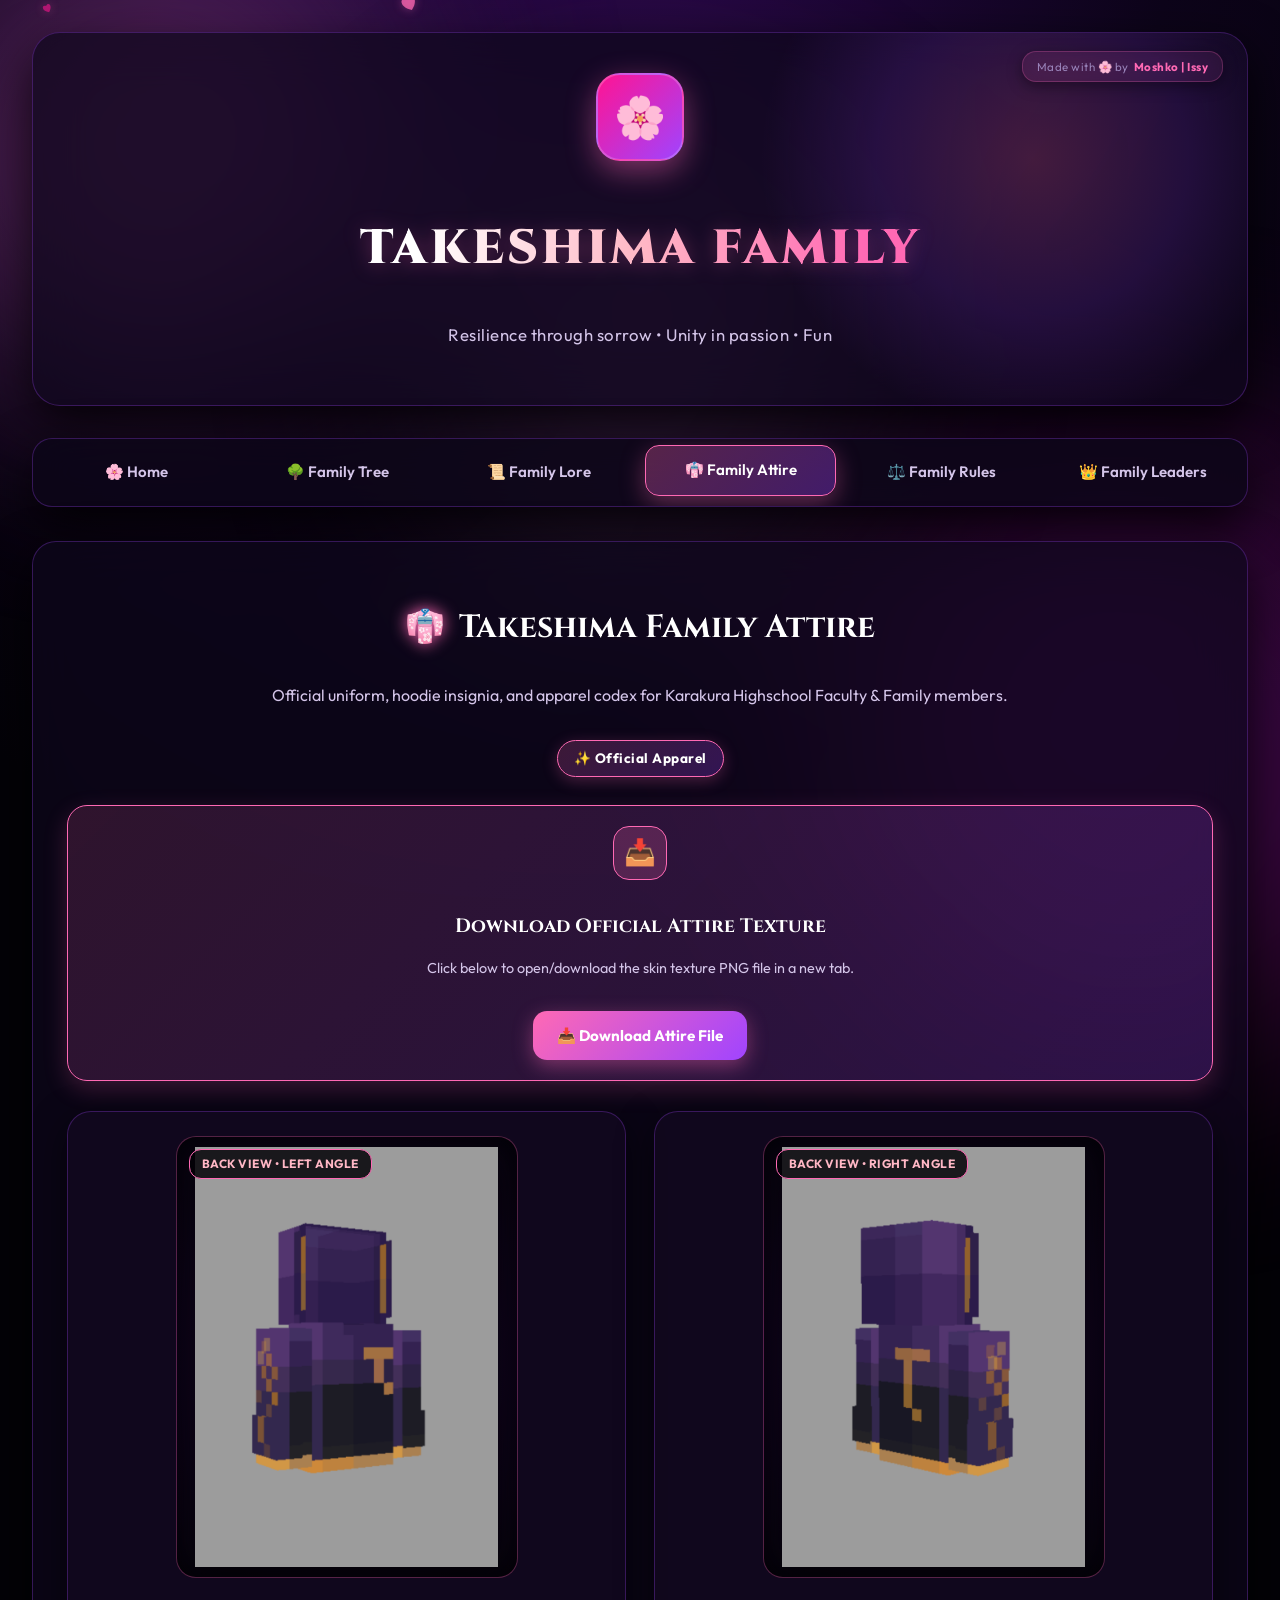
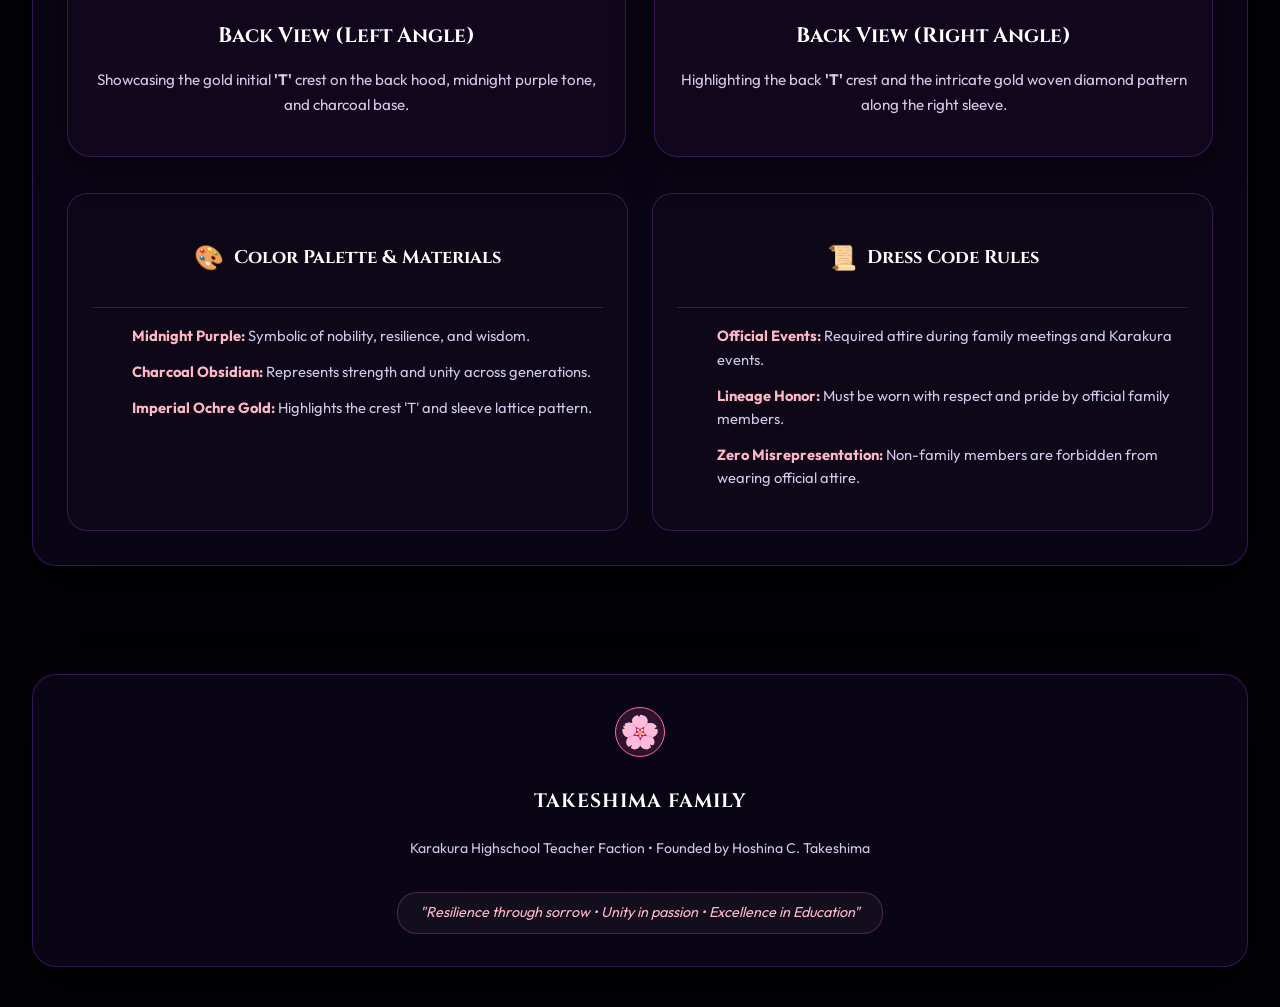
==== attire.html @ 3b1ae37b "0" ====
<!DOCTYPE html>
<html lang="en">

<head>
  <meta charset="UTF-8">
  <meta name="viewport" content="width=device-width, initial-scale=1.0">
  <title>Takeshima Family Attire | Official Uniform Codex</title>
  <meta name="description" content="Official Takeshima Family Hoodie, attire views, and skin texture download.">
  <link rel="stylesheet" href="styles.css">
</head>

<body>

  <!-- Ambient Glowing Background Orbs -->
  <div class="bg-glow-orb orb-1"></div>
  <div class="bg-glow-orb orb-2"></div>
  <div class="bg-glow-orb orb-3"></div>

  <!-- Floating Pink Sakura Petals Canvas -->
  <canvas id="particles-canvas"></canvas>

  <div class="app-container">

    <!-- Site Header Banner -->
    <header class="site-header">
      <div class="header-glow-bg"></div>
      <div class="top-corner-credits">
        Made with 🌸 by <strong>Moshko | Issy</strong>
      </div>

      <div class="header-main">
        <div class="family-crest">🌸</div>
        <div class="header-titles">
          <h1>TAKESHIMA FAMILY</h1>
          <p>Resilience through sorrow • Unity in passion • Fun</p>
        </div>
      </div>
    </header>

    <!-- Navigation Bar -->
    <nav class="main-nav">
      <a href="index.html" class="nav-btn">🌸 Home</a>
      <a href="tree.html" class="nav-btn">🌳 Family Tree</a>
      <a href="lore.html" class="nav-btn">📜 Family Lore</a>
      <a href="attire.html" class="nav-btn active">👘 Family Attire</a>
      <a href="rules.html" class="nav-btn">⚖️ Family Rules</a>
      <a href="roster.html" class="nav-btn">👑 Family Leaders</a>
    </nav>

    <!-- MAIN PAGE CONTENT: FAMILY ATTIRE -->
    <main class="page-content">
      <div class="glass-card">
        <div class="section-header">
          <div>
            <h2 class="section-title"><span class="icon">👘</span> Takeshima Family Attire</h2>
            <p style="color: var(--text-muted); margin-top: 4px;">Official uniform, hoodie insignia, and apparel codex for Karakura Highschool Faculty & Family members.</p>
          </div>
          <span class="attire-official-badge">✨ Official Apparel</span>
        </div>

        <!-- Download Banner Card -->
        <div class="attire-download-banner">
          <div class="download-banner-left">
            <div class="download-icon-box">📥</div>
            <div>
              <h3 class="download-banner-title">Download Official Attire Texture</h3>
              <p class="download-banner-desc">Click below to open/download the skin texture PNG file in a new tab.</p>
            </div>
          </div>
          <a href="assets/takeshima_attire_skin.png" target="_blank" rel="noopener noreferrer" download="Takeshima_Family_Attire_Skin.png" class="btn-primary" style="text-decoration: none; font-size: 0.95rem; padding: 12px 24px; white-space: nowrap;">
            <span>📥 Download Attire File</span>
          </a>
        </div>

        <!-- Attire Showcase Grid -->
        <div class="attire-showcase-grid">
          <!-- Back View (Left Angle) Card -->
          <div class="attire-card">
            <div class="attire-image-frame">
              <img src="assets/attire_front.png" alt="Takeshima Family Hoodie - Back View (Left Angle)" class="attire-img">
              <div class="attire-overlay-badge">Back View • Left Angle</div>
            </div>
            <div class="attire-card-body">
              <h3 class="attire-card-title">Back View (Left Angle)</h3>
              <p class="attire-card-desc">Showcasing the gold initial <strong>'T'</strong> crest on the back hood, midnight purple tone, and charcoal base.</p>
            </div>
          </div>

          <!-- Back View (Right Angle) Card -->
          <div class="attire-card">
            <div class="attire-image-frame">
              <img src="assets/attire_back.png" alt="Takeshima Family Hoodie - Back View (Right Angle)" class="attire-img">
              <div class="attire-overlay-badge">Back View • Right Angle</div>
            </div>
            <div class="attire-card-body">
              <h3 class="attire-card-title">Back View (Right Angle)</h3>
              <p class="attire-card-desc">Highlighting the back <strong>'T'</strong> crest and the intricate gold woven diamond pattern along the right sleeve.</p>
            </div>
          </div>
        </div>

        <!-- Attire Details & Guidelines Grid -->
        <div class="attire-info-grid" style="margin-top: 36px;">
          <div class="attire-spec-box">
            <div class="spec-header">
              <span class="spec-icon">🎨</span>
              <h4>Color Palette & Materials</h4>
            </div>
            <ul class="attire-spec-list">
              <li><strong>Midnight Purple:</strong> Symbolic of nobility, resilience, and wisdom.</li>
              <li><strong>Charcoal Obsidian:</strong> Represents strength and unity across generations.</li>
              <li><strong>Imperial Ochre Gold:</strong> Highlights the crest 'T' and sleeve lattice pattern.</li>
            </ul>
          </div>

          <div class="attire-spec-box">
            <div class="spec-header">
              <span class="spec-icon">📜</span>
              <h4>Dress Code Rules</h4>
            </div>
            <ul class="attire-spec-list">
              <li><strong>Official Events:</strong> Required attire during family meetings and Karakura events.</li>
              <li><strong>Lineage Honor:</strong> Must be worn with respect and pride by official family members.</li>
              <li><strong>Zero Misrepresentation:</strong> Non-family members are forbidden from wearing official attire.</li>
            </ul>
          </div>
        </div>

      </div>
    </main>

  </div>

  <!-- Site Footer -->
  <footer class="site-footer">
    <div class="footer-content">
      <div class="footer-brand">
        <div class="footer-crest">🌸</div>
        <div>
          <h3>TAKESHIMA FAMILY</h3>
          <p>Karakura Highschool Teacher Faction • Founded by Hoshina C. Takeshima</p>
        </div>
      </div>
      <div class="footer-motto-tag">
        "Resilience through sorrow • Unity in passion • Excellence in Education"
      </div>
    </div>
  </footer>

  <!-- Scripts -->
  <script src="data.js"></script>
  <script src="app.js"></script>
</body>

</html>
---- styles.css ----
/* ==========================================================================
   TAKESHIMA FAMILY - HYPER-SMOOTH BLACK, PURPLE & PINK SAKURA DESIGN SYSTEM
   ========================================================================== */

@import url('https://fonts.googleapis.com/css2?family=Cinzel:wght@400;600;700;800;900&family=Outfit:wght@300;400;500;600;700&family=Playfair+Display:ital,wght@0,600;1,400&display=swap');

:root {
  /* Color Palette - Deep Obsidian Black, Neon Purple & Radiant Pink Sakura */
  --bg-dark: #030207;
  --bg-gradient: radial-gradient(circle at 50% -10%, #290849 0%, #0d041a 45%, #030207 90%);
  --accent-pink: #ff69b4;       /* Hot Pink Sakura */
  --accent-sakura: #ffb7c5;     /* Soft Blossom Pink */
  --accent-blossom: #ff1493;    /* Deep Radiant Sakura */
  --accent-purple: #a044ff;     /* Electric Violet */
  --accent-royal-purple: #6a11cb;/* Deep Royal Purple */
  --accent-dark-purple: #3b0764;/* Midnight Purple */
  --accent-gold: #ffd700;       /* Imperial Gold */

  --text-main: #ffffff;
  --text-muted: #d4c5e9;
  --text-subtle: #9882b8;

  /* Premium Glassmorphism Tokens */
  --glass-bg: rgba(15, 8, 28, 0.72);
  --glass-border: rgba(160, 68, 255, 0.28);
  --glass-border-hover: rgba(255, 105, 180, 0.65);
  --glass-shadow: 0 20px 50px rgba(0, 0, 0, 0.85);
  --glass-glow: 0 0 35px rgba(255, 105, 180, 0.3);

  /* Fonts */
  --font-header: 'Cinzel', serif;
  --font-body: 'Outfit', sans-serif;
  --font-quote: 'Playfair Display', serif;

  /* Ultra-Smooth Transitions */
  --trans-smooth: all 0.4s cubic-bezier(0.16, 1, 0.3, 1);
  --trans-bounce: all 0.5s cubic-bezier(0.34, 1.56, 0.64, 1);
}

/* Global Flower Mouse Cursor System - ALWAYS A FLOWER */
html, body, *, *::before, *::after,
*:hover, *:active, *:focus, *:focus-within, *:visited,
a, a:hover, a:active, a:focus,
button, button:hover, button:active, button:focus,
input, select, textarea, label, [role="button"],
.nav-btn, .btn-primary, .welcome-quick-card, .pillar-card, .rule-box {
  cursor: url("data:image/svg+xml,%3Csvg xmlns='http://www.w3.org/2000/svg' width='32' height='32' viewBox='0 0 32 32'%3E%3Ctext y='24' font-size='22'%3E🌸%3C/text%3E%3C/svg%3E") 16 16, auto !important;
}

a, a:hover, a:focus, a:active, a:visited {
  text-decoration: none !important;
}

h1, h2, h3, h4, h5, h6 {
  text-align: center;
}

body {
  background: var(--bg-dark);
  background-image: var(--bg-gradient);
  background-attachment: fixed;
  color: var(--text-main);
  font-family: var(--font-body);
  min-height: 100vh;
  overflow-x: hidden;
  line-height: 1.65;
  -webkit-font-smoothing: antialiased;
}

/* Ambient Background Glow Orbs */
.bg-glow-orb {
  position: fixed;
  border-radius: 50%;
  filter: blur(120px);
  pointer-events: none;
  z-index: 0;
  opacity: 0.35;
  animation: orbDrift 18s ease-in-out infinite alternate;
}

.orb-1 {
  width: 500px;
  height: 500px;
  top: -100px;
  left: -100px;
  background: radial-gradient(circle, #ff69b4, #a044ff);
}

.orb-2 {
  width: 600px;
  height: 600px;
  bottom: -150px;
  right: -150px;
  background: radial-gradient(circle, #6a11cb, #ff1493);
  animation-delay: -6s;
}

.orb-3 {
  width: 400px;
  height: 400px;
  top: 40%;
  left: 50%;
  transform: translate(-50%, -50%);
  background: radial-gradient(circle, #3b0764, #ffb7c5);
  animation-delay: -12s;
}

@keyframes orbDrift {
  0% { transform: scale(1) translate(0, 0); }
  50% { transform: scale(1.15) translate(40px, -30px); }
  100% { transform: scale(0.95) translate(-30px, 40px); }
}

/* Custom Scrollbar */
::-webkit-scrollbar {
  width: 9px;
}
::-webkit-scrollbar-track {
  background: rgba(3, 2, 7, 0.9);
}
::-webkit-scrollbar-thumb {
  background: linear-gradient(180deg, var(--accent-purple), var(--accent-blossom));
  border-radius: 6px;
  border: 2px solid var(--bg-dark);
}
::-webkit-scrollbar-thumb:hover {
  background: var(--accent-pink);
}

/* Sakura Petals Canvas */
#particles-canvas {
  position: fixed;
  top: 0;
  left: 0;
  width: 100vw;
  height: 100vh;
  pointer-events: none;
  z-index: 1;
}

/* App Container */
.app-container {
  position: relative;
  z-index: 2;
  max-width: 1320px;
  margin: 0 auto;
  padding: 24px 24px 80px;
}

/* Header Banner */
.site-header {
  background: var(--glass-bg);
  backdrop-filter: blur(25px);
  -webkit-backdrop-filter: blur(25px);
  border: 1px solid var(--glass-border);
  border-radius: 28px;
  padding: 40px 48px;
  margin-bottom: 32px;
  box-shadow: var(--glass-shadow);
  position: relative;
  overflow: hidden;
  display: flex;
  flex-direction: column;
  align-items: center;
  justify-content: center;
  text-align: center;
  gap: 24px;
  transition: var(--trans-smooth);
}

.site-header:hover {
  border-color: rgba(255, 105, 180, 0.45);
  box-shadow: 0 25px 60px rgba(160, 68, 255, 0.25);
}

/* Top Corner Credits Badge */
.top-corner-credits {
  position: absolute;
  top: 18px;
  right: 24px;
  font-size: 0.72rem;
  color: var(--text-subtle);
  letter-spacing: 0.5px;
  background: rgba(255, 105, 180, 0.08);
  padding: 5px 14px;
  border-radius: 14px;
  border: 1px solid rgba(255, 105, 180, 0.25);
  box-shadow: 0 4px 15px rgba(0, 0, 0, 0.4);
  display: inline-flex;
  align-items: center;
  gap: 5px;
  backdrop-filter: blur(10px);
  -webkit-backdrop-filter: blur(10px);
  z-index: 10;
  transition: var(--trans-smooth);
}

.top-corner-credits:hover {
  background: rgba(255, 105, 180, 0.18);
  border-color: var(--accent-pink);
  transform: translateY(-2px);
  box-shadow: 0 6px 20px rgba(255, 105, 180, 0.3);
}

.top-corner-credits strong {
  color: var(--accent-pink);
  font-weight: 700;
}

.header-glow-bg {
  position: absolute;
  top: -40%;
  right: -5%;
  width: 550px;
  height: 550px;
  background: radial-gradient(circle, rgba(255, 105, 180, 0.22) 0%, rgba(160, 68, 255, 0.15) 40%, rgba(0, 0, 0, 0) 70%);
  pointer-events: none;
  animation: pulseGlow 8s ease-in-out infinite alternate;
}

@keyframes pulseGlow {
  0% { transform: scale(1) translate(0, 0); opacity: 0.7; }
  100% { transform: scale(1.15) translate(-20px, 20px); opacity: 1; }
}

.header-top {
  display: flex;
  justify-content: space-between;
  align-items: center;
  flex-wrap: wrap;
  gap: 16px;
}

.faction-badge {
  display: inline-flex;
  align-items: center;
  gap: 10px;
  background: linear-gradient(135deg, rgba(255, 105, 180, 0.18), rgba(160, 68, 255, 0.18));
  border: 1px solid rgba(255, 105, 180, 0.4);
  color: var(--accent-sakura);
  padding: 8px 18px;
  border-radius: 50px;
  font-size: 0.88rem;
  font-weight: 700;
  letter-spacing: 0.8px;
  text-transform: uppercase;
  box-shadow: 0 4px 15px rgba(255, 105, 180, 0.2);
  animation: floatBadge 4s ease-in-out infinite alternate;
}

@keyframes floatBadge {
  0% { transform: translateY(0); }
  100% { transform: translateY(-4px); }
}

.karakura-status {
  display: flex;
  align-items: center;
  gap: 14px;
  font-size: 0.88rem;
  color: var(--text-muted);
}

.status-pill {
  background: rgba(255, 255, 255, 0.05);
  padding: 6px 14px;
  border-radius: 14px;
  border: 1px solid rgba(160, 68, 255, 0.25);
  backdrop-filter: blur(10px);
}

.header-main {
  display: flex;
  flex-direction: column;
  align-items: center;
  justify-content: center;
  text-align: center;
  gap: 16px;
  width: 100%;
}

.family-crest {
  width: 84px;
  height: 84px;
  border-radius: 24px;
  background: linear-gradient(135deg, var(--accent-blossom), var(--accent-purple));
  display: flex;
  align-items: center;
  justify-content: center;
  font-size: 2.6rem;
  box-shadow: 0 10px 30px rgba(255, 105, 180, 0.45);
  border: 2px solid rgba(255, 255, 255, 0.2);
  animation: pulseCrest 3s ease-in-out infinite alternate;
}

@keyframes pulseCrest {
  0% { transform: scale(1); box-shadow: 0 10px 30px rgba(255, 105, 180, 0.45); }
  100% { transform: scale(1.05); box-shadow: 0 14px 40px rgba(255, 105, 180, 0.7); }
}

.header-titles {
  text-align: center;
}

.header-titles h1 {
  font-family: var(--font-header);
  font-size: 3rem;
  font-weight: 900;
  letter-spacing: 3px;
  background: linear-gradient(90deg, #ffffff 10%, var(--accent-sakura) 50%, var(--accent-pink) 90%);
  -webkit-background-clip: text;
  -webkit-text-fill-color: transparent;
  filter: drop-shadow(0 2px 10px rgba(255, 105, 180, 0.3));
  text-align: center;
}

.header-titles p {
  color: var(--text-muted);
  font-size: 1.05rem;
  margin-top: 6px;
  letter-spacing: 0.5px;
  text-align: center;
}

/* Navigation Bar */
.main-nav {
  display: flex;
  gap: 10px;
  background: rgba(12, 6, 24, 0.85);
  padding: 8px;
  border-radius: 20px;
  border: 1px solid var(--glass-border);
  backdrop-filter: blur(20px);
  margin-bottom: 34px;
  overflow-x: auto;
  box-shadow: var(--glass-shadow);
  justify-content: space-between;
}

.nav-btn {
  flex: 1;
  min-width: 130px;
  padding: 12px 16px;
  border: 1px solid transparent;
  background: transparent;
  color: var(--text-muted);
  font-family: var(--font-body);
  font-weight: 600;
  font-size: 0.94rem;
  border-radius: 14px;
  transition: var(--trans-smooth);
  display: flex;
  align-items: center;
  justify-content: center;
  gap: 8px;
  white-space: nowrap;
  text-decoration: none !important;
}

.nav-btn:hover {
  color: #fff;
  background: rgba(255, 105, 180, 0.12);
  border-color: rgba(255, 105, 180, 0.3);
  transform: translateY(-2px);
}

.nav-btn.active {
  background: linear-gradient(135deg, rgba(255, 105, 180, 0.3), rgba(160, 68, 255, 0.35));
  border: 1px solid var(--accent-pink);
  color: #fff;
  box-shadow: 0 8px 25px rgba(255, 105, 180, 0.35);
  transform: translateY(-2px);
}

/* Tab Switching Animations */
.tab-content {
  display: none;
  opacity: 0;
  transform: translateY(16px);
  transition: opacity 0.4s ease, transform 0.4s cubic-bezier(0.16, 1, 0.3, 1);
}

.tab-content.active {
  display: block;
  opacity: 1;
  transform: translateY(0);
}

/* Generic Card Styling */
.glass-card {
  background: var(--glass-bg);
  backdrop-filter: blur(25px);
  -webkit-backdrop-filter: blur(25px);
  border: 1px solid var(--glass-border);
  border-radius: 24px;
  padding: 34px;
  margin-bottom: 28px;
  box-shadow: var(--glass-shadow);
  transition: var(--trans-smooth);
  position: relative;
  overflow: hidden;
}

.glass-card:hover {
  border-color: var(--glass-border-hover);
  box-shadow: 0 20px 45px rgba(160, 68, 255, 0.2);
}

.section-header {
  margin-bottom: 28px;
  display: flex;
  flex-direction: column;
  justify-content: center;
  align-items: center;
  flex-wrap: wrap;
  gap: 16px;
  text-align: center;
  width: 100%;
}

.section-title {
  font-family: var(--font-header);
  font-size: 2rem;
  color: #fff;
  display: flex;
  align-items: center;
  justify-content: center;
  gap: 14px;
  text-align: center;
}

.section-title span.icon {
  color: var(--accent-pink);
  filter: drop-shadow(0 0 8px var(--accent-pink));
}

/* FEED MODULE */
.feed-layout {
  display: grid;
  grid-template-columns: 2.2fr 1fr;
  gap: 28px;
}

@media (max-width: 950px) {
  .feed-layout {
    grid-template-columns: 1fr;
  }
}

/* Create Post Box */
.create-post-card {
  background: rgba(22, 11, 38, 0.85);
  border: 1px solid rgba(255, 105, 180, 0.35);
  border-radius: 22px;
  padding: 24px;
  margin-bottom: 28px;
  box-shadow: 0 10px 30px rgba(0, 0, 0, 0.5);
  transition: var(--trans-smooth);
}

.create-post-card:focus-within {
  border-color: var(--accent-pink);
  box-shadow: var(--glass-glow);
}

.post-input, .post-textarea, .post-select {
  width: 100%;
  background: rgba(8, 4, 16, 0.75);
  border: 1px solid rgba(160, 68, 255, 0.3);
  color: #fff;
  padding: 14px 18px;
  border-radius: 14px;
  font-family: var(--font-body);
  font-size: 0.98rem;
  outline: none;
  transition: var(--trans-smooth);
}

.post-input:focus, .post-textarea:focus, .post-select:focus {
  border-color: var(--accent-pink);
  box-shadow: 0 0 15px rgba(255, 105, 180, 0.3);
  background: rgba(12, 6, 24, 0.9);
}

.post-textarea {
  resize: vertical;
  min-height: 100px;
  margin-top: 12px;
}

.btn-primary {
  background: linear-gradient(135deg, var(--accent-pink), var(--accent-purple));
  color: #fff;
  border: none;
  padding: 12px 26px;
  border-radius: 14px;
  font-family: var(--font-body);
  font-weight: 700;
  font-size: 0.98rem;
  transition: var(--trans-bounce);
  box-shadow: 0 6px 20px rgba(255, 105, 180, 0.4);
}

.btn-primary:hover {
  transform: translateY(-3px) scale(1.02);
  box-shadow: 0 10px 28px rgba(255, 105, 180, 0.6);
}

.btn-primary:active {
  transform: translateY(0) scale(0.98);
}

/* Post Cards */
.post-card {
  background: rgba(18, 9, 31, 0.85);
  border: 1px solid var(--glass-border);
  border-radius: 22px;
  padding: 28px;
  margin-bottom: 24px;
  transition: var(--trans-smooth);
  box-shadow: 0 10px 30px rgba(0, 0, 0, 0.4);
}

.post-card:hover {
  border-color: var(--accent-pink);
  transform: translateY(-3px);
  box-shadow: var(--glass-glow);
}

.post-card-header {
  display: flex;
  justify-content: space-between;
  align-items: flex-start;
  margin-bottom: 16px;
}

.post-author-info {
  display: flex;
  align-items: center;
  gap: 14px;
}

.post-avatar {
  width: 48px;
  height: 48px;
  border-radius: 50%;
  background: rgba(255, 105, 180, 0.2);
  border: 2px solid var(--accent-pink);
  display: flex;
  align-items: center;
  justify-content: center;
  font-size: 1.5rem;
  box-shadow: 0 0 15px rgba(255, 105, 180, 0.3);
}

.author-name {
  font-weight: 700;
  color: #fff;
  font-size: 1.1rem;
}

.author-role {
  font-size: 0.85rem;
  color: var(--accent-sakura);
}

.post-category-tag {
  background: rgba(160, 68, 255, 0.15);
  border: 1px solid rgba(160, 68, 255, 0.3);
  padding: 5px 14px;
  border-radius: 30px;
  font-size: 0.78rem;
  color: var(--text-muted);
}

.post-body {
  color: var(--text-main);
  font-size: 1.02rem;
  white-space: pre-line;
  margin-bottom: 20px;
  line-height: 1.7;
}

.post-footer {
  display: flex;
  justify-content: space-between;
  align-items: center;
  border-top: 1px solid rgba(255, 255, 255, 0.08);
  padding-top: 16px;
}

.reaction-btn {
  background: rgba(255, 255, 255, 0.05);
  border: 1px solid rgba(255, 255, 255, 0.1);
  color: var(--text-muted);
  padding: 8px 16px;
  border-radius: 25px;
  font-size: 0.88rem;
  transition: var(--trans-smooth);
  display: flex;
  align-items: center;
  gap: 8px;
}

.reaction-btn:hover, .reaction-btn.reacted {
  background: rgba(255, 105, 180, 0.25);
  border-color: var(--accent-pink);
  color: #fff;
  transform: scale(1.04);
}

/* LORE CHRONICLES MODULE */
.lore-timeline {
  display: flex;
  flex-direction: column;
  gap: 32px;
  position: relative;
  padding-left: 24px;
}

.lore-timeline::before {
  content: '';
  position: absolute;
  left: 0;
  top: 20px;
  bottom: 20px;
  width: 3px;
  background: linear-gradient(180deg, var(--accent-pink), var(--accent-purple), var(--accent-blossom));
  border-radius: 2px;
}

.lore-card {
  position: relative;
  background: rgba(20, 10, 35, 0.85);
  border: 1px solid var(--glass-border);
  border-radius: 22px;
  padding: 32px;
  transition: var(--trans-smooth);
}

.lore-card::before {
  content: '🌸';
  position: absolute;
  left: -37px;
  top: 32px;
  font-size: 1.2rem;
  background: var(--bg-dark);
  border-radius: 50%;
  width: 28px;
  height: 28px;
  display: flex;
  align-items: center;
  justify-content: center;
  border: 2px solid var(--accent-pink);
  box-shadow: 0 0 15px var(--accent-pink);
}

.lore-card:hover {
  border-color: var(--accent-pink);
  transform: translateX(6px);
  box-shadow: var(--glass-glow);
}

.lore-chapter-num {
  font-family: var(--font-header);
  font-size: 0.9rem;
  color: var(--accent-pink);
  letter-spacing: 2.5px;
  text-transform: uppercase;
  font-weight: 700;
}

.lore-title {
  font-family: var(--font-header);
  font-size: 1.8rem;
  color: #fff;
  margin: 6px 0 12px;
}

.lore-quote {
  font-family: var(--font-quote);
  font-style: italic;
  color: var(--accent-sakura);
  background: rgba(255, 105, 180, 0.1);
  border-left: 4px solid var(--accent-pink);
  padding: 16px 22px;
  border-radius: 0 16px 16px 0;
  margin: 18px 0;
  font-size: 1.1rem;
  line-height: 1.6;
}

.lore-highlight-banner {
  background: linear-gradient(90deg, rgba(255, 20, 147, 0.25), rgba(160, 68, 255, 0.25));
  border: 1px solid var(--accent-blossom);
  color: #fff;
  padding: 12px 20px;
  border-radius: 14px;
  font-family: var(--font-header);
  font-weight: 800;
  letter-spacing: 1.5px;
  text-align: center;
  margin: 20px 0;
  box-shadow: 0 0 20px rgba(255, 20, 147, 0.3);
}

/* RULES CODEX MODULE */
.rules-grid {
  display: grid;
  grid-template-columns: 1fr 1fr;
  gap: 28px;
}

@media (max-width: 900px) {
  .rules-grid {
    grid-template-columns: 1fr;
  }
}

.rule-box {
  background: rgba(18, 9, 31, 0.85);
  border: 1px solid var(--glass-border);
  border-radius: 22px;
  padding: 30px;
  transition: var(--trans-smooth);
  display: flex;
  flex-direction: column;
  align-items: stretch;
  text-align: left;
}

.rule-header {
  display: flex;
  flex-direction: column;
  align-items: center;
  justify-content: center;
  text-align: center;
  gap: 10px;
  margin-bottom: 20px;
}

.rule-box:hover {
  border-color: var(--accent-pink);
}

.rule-box.severe {
  border-color: rgba(255, 20, 147, 0.5);
  background: rgba(30, 8, 25, 0.85);
}

.rule-item {
  background: rgba(10, 5, 20, 0.6);
  border-left: 4px solid var(--accent-purple);
  padding: 16px 20px;
  border-radius: 0 14px 14px 0;
  margin-bottom: 14px;
  transition: var(--trans-smooth);
  text-align: left !important;
}

.rule-item h4 {
  text-align: left !important;
}

.rule-item p {
  text-align: left !important;
}

.rule-item:hover {
  transform: translateX(4px);
  background: rgba(18, 9, 31, 0.9);
}

.rule-item.severe-item {
  border-left-color: var(--accent-blossom);
  background: rgba(255, 20, 147, 0.12);
}

/* FEAR RP CALCULATOR */
.fear-calculator {
  background: linear-gradient(135deg, rgba(30, 10, 50, 0.9), rgba(15, 6, 26, 0.9));
  border: 1.5px solid var(--accent-pink);
  border-radius: 22px;
  padding: 28px;
  margin-top: 28px;
  box-shadow: var(--glass-glow);
}

.calc-result {
  margin-top: 18px;
  padding: 18px;
  background: rgba(8, 4, 16, 0.8);
  border-radius: 14px;
  color: #fff;
  border-left: 4px solid var(--accent-gold);
  line-height: 1.7;
}

/* FAMILY TREE MODULE - NATIVE CUSTOM TREE */
.custom-tree-layout {
  display: grid;
  grid-template-columns: 2fr 1fr;
  gap: 24px;
}

@media (max-width: 950px) {
  .custom-tree-layout {
    grid-template-columns: 1fr;
  }
}

.tree-inspector-panel {
  background: rgba(18, 9, 31, 0.85);
  border: 1.5px solid var(--accent-pink);
  border-radius: 24px;
  padding: 24px;
  box-shadow: var(--glass-glow);
  height: fit-content;
}

.inspector-header {
  display: flex;
  align-items: center;
  gap: 16px;
  margin-bottom: 18px;
  border-bottom: 1px solid rgba(255, 255, 255, 0.08);
  padding-bottom: 16px;
}

.inspector-avatar {
  width: 56px;
  height: 56px;
  border-radius: 50%;
  background: rgba(255, 105, 180, 0.2);
  border: 2px solid var(--accent-pink);
  display: flex;
  align-items: center;
  justify-content: center;
  font-size: 1.8rem;
}

.inspector-tag {
  display: inline-block;
  background: rgba(160, 68, 255, 0.2);
  border: 1px solid var(--accent-purple);
  color: var(--accent-sakura);
  padding: 4px 12px;
  border-radius: 20px;
  font-size: 0.8rem;
  font-weight: 600;
  margin-bottom: 14px;
}

.inspector-field {
  margin-bottom: 14px;
}

.field-label {
  display: block;
  font-size: 0.8rem;
  color: var(--text-subtle);
  text-transform: uppercase;
  letter-spacing: 0.8px;
  font-weight: 600;
  margin-bottom: 2px;
}

.field-value {
  font-size: 0.95rem;
  color: var(--text-main);
  line-height: 1.6;
}

.reaction-btn.active-filter {
  background: rgba(255, 105, 180, 0.25);
  border-color: var(--accent-pink);
  color: #fff;
  font-weight: 700;
}

.tree-grid {
  display: flex;
  flex-direction: column;
  align-items: center;
  gap: 45px;
  min-width: 750px;
}

.tree-level {
  display: flex;
  justify-content: center;
  gap: 32px;
}

.node-card {
  background: rgba(24, 12, 42, 0.9);
  border: 1px solid var(--glass-border);
  border-radius: 20px;
  padding: 20px 24px;
  min-width: 210px;
  text-align: center;
  transition: var(--trans-bounce);
}

.node-card:hover {
  transform: translateY(-6px) scale(1.03);
  border-color: var(--accent-pink);
  box-shadow: var(--glass-glow);
}

.node-card.head-node {
  border: 2px solid var(--accent-pink);
  background: linear-gradient(135deg, rgba(255, 105, 180, 0.25), rgba(160, 68, 255, 0.3));
}

.node-avatar {
  font-size: 2.2rem;
  margin-bottom: 8px;
}

.node-name {
  font-family: var(--font-header);
  font-weight: 700;
  color: #fff;
  font-size: 1.1rem;
}

.node-role {
  font-size: 0.85rem;
  color: var(--accent-sakura);
  margin-top: 4px;
}

/* REAL SVG GENEALOGY FAMILY TREE STYLES */
.genealogy-tree-container {
  position: relative;
  width: 100%;
  min-height: 600px;
  background: radial-gradient(circle at 50% 50%, rgba(20, 10, 36, 0.9), rgba(5, 3, 10, 0.95));
  border-radius: 24px;
  padding: 40px 20px;
  overflow-x: auto;
  display: flex;
  flex-direction: column;
  align-items: center;
}

.genealogy-svg-layer {
  position: absolute;
  top: 0;
  left: 0;
  width: 100%;
  height: 100%;
  pointer-events: none;
  z-index: 1;
}

.genealogy-nodes-layer {
  position: relative;
  z-index: 2;
  display: flex;
  flex-direction: column;
  align-items: center;
  gap: 60px;
  width: 100%;
  min-width: 960px;
}

.marriage-group {
  display: flex;
  align-items: center;
  justify-content: center;
  gap: 16px;
  position: relative;
}

.marriage-link-line {
  display: flex;
  flex-direction: column;
  align-items: center;
  color: var(--accent-pink);
  font-size: 0.8rem;
  font-weight: 700;
}

.marriage-link-line::before {
  content: '';
  width: 40px;
  height: 2px;
  background: var(--accent-pink);
  box-shadow: 0 0 8px var(--accent-pink);
}

.marriage-link-line.divorced::before {
  background: linear-gradient(90deg, var(--accent-purple), transparent, var(--accent-purple));
  border-top: 2px dashed var(--accent-purple);
}

.genealogy-card {
  background: rgba(18, 9, 31, 0.92);
  border: 2px solid var(--glass-border);
  border-radius: 16px;
  padding: 16px 20px;
  width: 210px;
  text-align: center;
  transition: var(--trans-bounce);
  position: relative;
  box-shadow: 0 8px 24px rgba(0, 0, 0, 0.6);
}

.genealogy-card:hover {
  transform: translateY(-5px) scale(1.04);
  box-shadow: var(--glass-glow);
}

.genealogy-card.female {
  border-color: rgba(255, 105, 180, 0.6);
  background: linear-gradient(180deg, rgba(255, 105, 180, 0.12), rgba(18, 9, 31, 0.95));
}

.genealogy-card.male {
  border-color: rgba(160, 68, 255, 0.6);
  background: linear-gradient(180deg, rgba(160, 68, 255, 0.12), rgba(18, 9, 31, 0.95));
}

.genealogy-card.deceased {
  border-color: rgba(180, 180, 180, 0.4);
  background: linear-gradient(180deg, rgba(255, 255, 255, 0.05), rgba(18, 9, 31, 0.95));
}

.genealogy-card.deceased::after {
  content: '🎗️ Memorial';
  position: absolute;
  top: -10px;
  right: 10px;
  background: rgba(255, 71, 87, 0.85);
  color: #fff;
  font-size: 0.68rem;
  padding: 2px 8px;
  border-radius: 10px;
  font-weight: 700;
}

.g-photo {
  width: 52px;
  height: 52px;
  border-radius: 50%;
  margin: 0 auto 8px;
  display: flex;
  align-items: center;
  justify-content: center;
  font-size: 1.8rem;
  background: rgba(10, 5, 20, 0.8);
  border: 2px solid var(--accent-pink);
  box-shadow: 0 0 12px rgba(255, 105, 180, 0.3);
}

.g-name {
  font-family: var(--font-header);
  font-size: 1.05rem;
  font-weight: 700;
  color: #fff;
  line-height: 1.3;
}

.g-relation {
  font-size: 0.78rem;
  color: var(--accent-sakura);
  margin-top: 2px;
}

.g-age-badge {
  display: inline-block;
  background: rgba(255, 255, 255, 0.08);
  border: 1px solid rgba(255, 255, 255, 0.15);
  color: #fff;
  padding: 2px 8px;
  border-radius: 10px;
  font-size: 0.72rem;
  font-weight: 600;
  margin-top: 6px;
}

.children-row {
  display: flex;
  justify-content: center;
  gap: 24px;
  position: relative;
}

.children-group-box {
  background: rgba(12, 6, 24, 0.6);
  border: 1px dashed rgba(160, 68, 255, 0.4);
  border-radius: 20px;
  padding: 20px;
  display: flex;
  gap: 16px;
  position: relative;
}

.children-group-title {
  position: absolute;
  top: -12px;
  left: 20px;
  background: var(--bg-dark);
  border: 1px solid var(--accent-pink);
  color: var(--accent-sakura);
  font-size: 0.72rem;
  padding: 2px 10px;
  border-radius: 10px;
  font-weight: 700;
  text-transform: uppercase;
}

.family-echo-banner {
  background: linear-gradient(135deg, rgba(255, 105, 180, 0.2), rgba(160, 68, 255, 0.25));
  border: 1px solid rgba(255, 105, 180, 0.45);
  border-radius: 22px;
  padding: 28px;
  display: flex;
  justify-content: space-between;
  align-items: center;
  flex-wrap: wrap;
  gap: 18px;
  box-shadow: var(--glass-glow);
}

/* WELCOME PAGE & HERO STYLES */
.welcome-container {
  display: flex;
  flex-direction: column;
  gap: 32px;
}

.welcome-hero-card {
  background: linear-gradient(135deg, rgba(35, 12, 55, 0.92), rgba(15, 6, 26, 0.95));
  border: 1.5px solid var(--accent-pink);
  border-radius: 28px;
  padding: 40px;
  box-shadow: 0 0 45px rgba(255, 105, 180, 0.25);
  position: relative;
  overflow: hidden;
  text-align: center;
  display: flex;
  flex-direction: column;
  align-items: center;
}

.welcome-hero-card::after {
  content: '🌸';
  position: absolute;
  right: -20px;
  bottom: -30px;
  font-size: 14rem;
  opacity: 0.04;
  pointer-events: none;
}

.welcome-hero-badge {
  display: inline-block;
  padding: 6px 16px;
  background: rgba(255, 105, 180, 0.15);
  border: 1px solid var(--accent-pink);
  border-radius: 20px;
  color: var(--accent-pink);
  font-size: 0.85rem;
  font-weight: 600;
  margin-bottom: 16px;
}

.welcome-title {
  font-family: var(--font-header);
  font-size: 2.8rem;
  color: #fff;
  line-height: 1.2;
  margin-bottom: 12px;
  text-shadow: 0 0 20px rgba(255, 105, 180, 0.4);
  text-align: center;
}

.welcome-motto {
  font-size: 1.15rem;
  color: var(--accent-pink);
  font-style: italic;
  margin-bottom: 20px;
  text-align: center;
}

.welcome-description {
  font-size: 1.02rem;
  color: var(--text-muted);
  line-height: 1.8;
  max-width: 900px;
  margin: 0 auto 32px auto;
  text-align: center;
}

/* QUICK NAV GRID - EXACT 3 TOP / 2 BOTTOM CENTERED LAYOUT */
.welcome-quick-grid {
  display: grid;
  grid-template-columns: repeat(6, 1fr);
  gap: 20px;
  width: 100%;
  margin: 0 auto;
}

.welcome-quick-card {
  background: rgba(18, 9, 31, 0.85);
  border: 1.5px solid var(--glass-border);
  border-radius: 20px;
  padding: 22px 18px;
  transition: all 0.3s cubic-bezier(0.16, 1, 0.3, 1);
  display: flex;
  flex-direction: column;
  justify-content: space-between;
  text-align: center;
  align-items: center;
}

/* First Row: 3 cards across */
.welcome-quick-card:nth-child(1),
.welcome-quick-card:nth-child(2),
.welcome-quick-card:nth-child(3) {
  grid-column: span 2;
}

/* Second Row: 2 cards centered */
.welcome-quick-card:nth-child(4) {
  grid-column: 2 / span 2;
}

.welcome-quick-card:nth-child(5) {
  grid-column: 4 / span 2;
}

@media (max-width: 850px) {
  .welcome-quick-grid {
    grid-template-columns: 1fr;
  }
  .welcome-quick-card:nth-child(1),
  .welcome-quick-card:nth-child(2),
  .welcome-quick-card:nth-child(3),
  .welcome-quick-card:nth-child(4),
  .welcome-quick-card:nth-child(5) {
    grid-column: auto;
  }
}

.welcome-quick-card:hover {
  border-color: var(--accent-pink);
  transform: translateY(-6px);
  box-shadow: var(--glass-glow);
  background: rgba(28, 14, 48, 0.95);
}

.welcome-quick-card .quick-icon {
  font-size: 2.2rem;
  margin-bottom: 12px;
}

.welcome-quick-card h3 {
  font-family: var(--font-header);
  color: #fff;
  font-size: 1.2rem;
  margin-bottom: 6px;
}

.welcome-quick-card p {
  color: var(--text-muted);
  font-size: 0.88rem;
  line-height: 1.5;
  margin-bottom: 16px;
  flex-grow: 1;
}

.welcome-quick-card .quick-link {
  color: var(--accent-pink);
  font-weight: 600;
  font-size: 0.9rem;
}

/* PILLARS GRID */
.welcome-pillars-grid {
  display: grid;
  grid-template-columns: repeat(auto-fit, minmax(280px, 1fr));
  gap: 24px;
}

.pillar-card {
  background: rgba(18, 9, 31, 0.75);
  border: 1px solid var(--glass-border);
  border-radius: 22px;
  padding: 28px;
  transition: var(--trans-smooth);
  display: flex;
  flex-direction: column;
  align-items: center;
  text-align: center;
}

.pillar-card:hover {
  border-color: rgba(255, 105, 180, 0.4);
  transform: translateY(-3px);
}

.pillar-icon {
  font-size: 2.4rem;
  margin-bottom: 14px;
  text-align: center;
}

.pillar-card h4 {
  font-family: var(--font-header);
  color: #fff;
  font-size: 1.25rem;
  margin-bottom: 8px;
  text-align: center;
}

.pillar-card p {
  color: var(--text-muted);
  font-size: 0.92rem;
  line-height: 1.6;
  text-align: center;
}

/* LUXURY LEADERSHIP ROSTER STYLES */
.roster-category-block {
  margin-bottom: 38px;
}

.roster-category-title-bar {
  display: flex;
  align-items: center;
  justify-content: center;
  text-align: center;
  margin-bottom: 20px;
  padding-bottom: 12px;
  border-bottom: 1.5px solid rgba(255, 105, 180, 0.25);
}

.cat-title-left {
  display: flex;
  flex-direction: column;
  align-items: center;
  justify-content: center;
  text-align: center;
  gap: 10px;
}

.cat-icon-lg {
  font-size: 2rem;
  background: rgba(255, 105, 180, 0.12);
  width: 48px;
  height: 48px;
  border-radius: 14px;
  display: flex;
  align-items: center;
  justify-content: center;
  border: 1px solid rgba(255, 105, 180, 0.3);
}

.cat-main-title {
  color: #fff;
  font-family: var(--font-header);
  font-size: 1.6rem;
  font-weight: 700;
  letter-spacing: 0.5px;
  text-align: center;
}

.cat-sub-title {
  color: var(--text-muted);
  font-size: 0.88rem;
  margin-top: 2px;
  text-align: center;
}

.roster-members-stack {
  display: flex;
  flex-direction: column;
  gap: 20px;
  align-items: center;
}

.roster-member-card {
  background: linear-gradient(135deg, rgba(22, 11, 38, 0.95), rgba(12, 5, 20, 0.98));
  border: 1.5px solid var(--glass-border);
  border-radius: 24px;
  padding: 28px;
  display: flex;
  flex-direction: column;
  align-items: center;
  justify-content: center;
  text-align: center;
  gap: 20px;
  transition: all 0.35s cubic-bezier(0.16, 1, 0.3, 1);
  position: relative;
  overflow: hidden;
}

.roster-member-card:hover {
  transform: translateY(-4px) scale(1.005);
  box-shadow: 0 12px 40px rgba(0, 0, 0, 0.5);
}

.roster-member-card.glow-gold {
  border-color: rgba(255, 215, 0, 0.5);
  box-shadow: 0 0 35px rgba(255, 215, 0, 0.15);
  background: linear-gradient(135deg, rgba(38, 24, 10, 0.95), rgba(16, 9, 22, 0.98));
}

.roster-member-card.glow-gold:hover {
  border-color: var(--accent-gold);
  box-shadow: 0 0 50px rgba(255, 215, 0, 0.3);
}

.roster-member-card.glow-pink {
  border-color: rgba(255, 105, 180, 0.5);
  box-shadow: 0 0 35px rgba(255, 105, 180, 0.15);
}

.roster-member-card.glow-pink:hover {
  border-color: var(--accent-pink);
  box-shadow: 0 0 50px rgba(255, 105, 180, 0.3);
}

.roster-member-card.glow-purple {
  border-color: rgba(186, 85, 211, 0.5);
  box-shadow: 0 0 35px rgba(186, 85, 211, 0.15);
}

.roster-member-card.glow-purple:hover {
  border-color: #da70d6;
  box-shadow: 0 0 50px rgba(186, 85, 211, 0.3);
}

.roster-avatar-frame {
  width: 76px;
  height: 76px;
  border-radius: 22px;
  background: rgba(255, 105, 180, 0.15);
  display: flex;
  align-items: center;
  justify-content: center;
  font-size: 2.8rem;
  border: 2px solid rgba(255, 105, 180, 0.4);
  flex-shrink: 0;
  box-shadow: 0 0 20px rgba(255, 105, 180, 0.2);
  margin: 0 auto;
}

.roster-member-card.glow-gold .roster-avatar-frame {
  border-color: var(--accent-gold);
  background: rgba(255, 215, 0, 0.15);
  box-shadow: 0 0 20px rgba(255, 215, 0, 0.3);
}

.roster-member-card.glow-purple .roster-avatar-frame {
  border-color: #da70d6;
  background: rgba(186, 85, 211, 0.15);
  box-shadow: 0 0 20px rgba(186, 85, 211, 0.3);
}

.roster-member-details {
  flex-grow: 1;
  display: flex;
  flex-direction: column;
  align-items: center;
  justify-content: center;
  text-align: center;
  gap: 12px;
  width: 100%;
}

.roster-top-row {
  display: flex;
  flex-direction: column;
  justify-content: center;
  align-items: center;
  text-align: center;
  gap: 10px;
  width: 100%;
}

.name-handle-group {
  display: flex;
  align-items: center;
  justify-content: center;
  gap: 14px;
  flex-wrap: wrap;
  text-align: center;
}

.member-char-name {
  color: #fff;
  font-family: var(--font-header);
  font-size: 1.45rem;
  font-weight: 700;
  letter-spacing: 0.3px;
  text-align: center;
}

.member-discord-pill {
  background: rgba(114, 137, 218, 0.15);
  color: #aebbf2;
  border: 1px solid rgba(114, 137, 218, 0.35);
  padding: 4px 14px;
  border-radius: 14px;
  font-size: 0.88rem;
  font-family: 'Consolas', monospace;
  font-weight: 600;
  display: inline-flex;
  align-items: center;
  gap: 6px;
  transition: var(--trans-smooth);
}

.member-discord-pill:hover {
  background: rgba(114, 137, 218, 0.3);
  color: #fff;
}

.role-badge-tag {
  padding: 6px 16px;
  border-radius: 16px;
  font-size: 0.88rem;
  font-weight: 700;
  letter-spacing: 0.5px;
}

.badge-founder {
  background: rgba(255, 215, 0, 0.2);
  color: var(--accent-gold);
  border: 1.5px solid var(--accent-gold);
  box-shadow: 0 0 15px rgba(255, 215, 0, 0.25);
}

.badge-family-head {
  background: rgba(255, 105, 180, 0.2);
  color: var(--accent-pink);
  border: 1.5px solid var(--accent-pink);
  box-shadow: 0 0 15px rgba(255, 105, 180, 0.25);
}

.badge-co-head {
  background: rgba(186, 85, 211, 0.2);
  color: #da70d6;
  border: 1.5px solid #da70d6;
  box-shadow: 0 0 15px rgba(186, 85, 211, 0.25);
}

.roster-mid-row {
  display: flex;
  align-items: center;
  justify-content: center;
  gap: 12px;
  flex-wrap: wrap;
  font-size: 0.88rem;
  text-align: center;
}

.member-title-tag {
  color: var(--accent-pink);
  font-weight: 600;
}

.member-faction-tag {
  color: var(--text-muted);
}

.member-status-tag {
  color: var(--accent-gold);
}

.member-bio-text {
  color: var(--text-subtle);
  font-size: 0.92rem;
  line-height: 1.6;
  font-style: italic;
  margin-top: 2px;
  text-align: center;
  max-width: 800px;
}

/* CONTINUOUS SINGLE-PAGE STORY MANUSCRIPT */
.single-page-story-manuscript {
  background: linear-gradient(135deg, rgba(20, 10, 36, 0.95), rgba(12, 5, 20, 0.98));
  border: 1.5px solid var(--accent-pink);
  border-radius: 28px;
  padding: 44px;
  box-shadow: 0 0 50px rgba(255, 105, 180, 0.2);
  position: relative;
  overflow: hidden;
}

.story-manuscript-header {
  text-align: center;
  padding-bottom: 28px;
  margin-bottom: 32px;
  border-bottom: 1.5px dashed rgba(255, 105, 180, 0.3);
}

.story-header-badge {
  display: inline-block;
  background: rgba(255, 105, 180, 0.15);
  color: var(--accent-pink);
  border: 1px solid var(--accent-pink);
  padding: 4px 16px;
  border-radius: 20px;
  font-size: 0.82rem;
  font-weight: 700;
  letter-spacing: 1px;
  margin-bottom: 12px;
}

.story-main-title {
  font-family: var(--font-header);
  color: #fff;
  font-size: 2.4rem;
  margin-bottom: 8px;
  text-shadow: 0 0 20px rgba(255, 105, 180, 0.3);
}

.story-tagline {
  color: var(--accent-pink);
  font-style: italic;
  font-size: 1.05rem;
}

.story-manuscript-body-text {
  display: flex;
  flex-direction: column;
  gap: 22px;
  max-width: 900px;
  margin: 0 auto;
}

.continuous-story-paragraph {
  color: var(--text-main);
  font-size: 1.08rem;
  line-height: 1.95;
  white-space: pre-line;
  letter-spacing: 0.25px;
}

.continuous-story-paragraph::first-letter {
  font-size: 1.8rem;
  font-weight: 700;
  color: var(--accent-pink);
  font-family: var(--font-header);
}

/* Site Footer Styles */
.site-footer {
  position: relative;
  z-index: 2;
  max-width: 1320px;
  margin: 0 auto 40px;
  padding: 0 24px;
}

.footer-content {
  background: var(--glass-bg);
  backdrop-filter: blur(25px);
  -webkit-backdrop-filter: blur(25px);
  border: 1px solid var(--glass-border);
  border-radius: 24px;
  padding: 32px 40px;
  display: flex;
  flex-direction: column;
  justify-content: center;
  align-items: center;
  text-align: center;
  gap: 18px;
  box-shadow: var(--glass-shadow);
  transition: var(--trans-smooth);
}

.footer-content:hover {
  border-color: var(--glass-border-hover);
  box-shadow: 0 15px 40px rgba(255, 105, 180, 0.25);
}

.footer-brand {
  display: flex;
  flex-direction: column;
  align-items: center;
  justify-content: center;
  text-align: center;
  gap: 10px;
}

.footer-crest {
  font-size: 2rem;
  width: 48px;
  height: 48px;
  border-radius: 50%;
  background: rgba(255, 105, 180, 0.15);
  border: 1px solid var(--accent-pink);
  display: flex;
  align-items: center;
  justify-content: center;
  margin: 0 auto;
}

.footer-brand h3 {
  font-family: var(--font-header);
  font-size: 1.2rem;
  color: #fff;
  letter-spacing: 1px;
  text-align: center;
}

.footer-brand p {
  font-size: 0.88rem;
  color: var(--text-muted);
  margin-top: 2px;
  text-align: center;
}

.footer-motto-tag {
  font-style: italic;
  color: var(--accent-sakura);
  font-size: 0.9rem;
  background: rgba(255, 255, 255, 0.04);
  padding: 8px 22px;
  border-radius: 20px;
  border: 1px solid rgba(255, 105, 180, 0.25);
  text-align: center;
}

/* FAMILY ATTIRE TAB STYLES */
.attire-official-badge {
  background: linear-gradient(135deg, rgba(255, 105, 180, 0.2), rgba(160, 68, 255, 0.25));
  border: 1px solid var(--accent-pink);
  color: #fff;
  font-size: 0.85rem;
  font-weight: 700;
  padding: 6px 16px;
  border-radius: 20px;
  letter-spacing: 0.5px;
  box-shadow: 0 4px 15px rgba(255, 105, 180, 0.25);
}

.attire-showcase-grid {
  display: grid;
  grid-template-columns: repeat(auto-fit, minmax(300px, 1fr));
  gap: 28px;
  margin-top: 16px;
}

.attire-card {
  background: rgba(18, 9, 31, 0.85);
  border: 1.5px solid var(--glass-border);
  border-radius: 24px;
  padding: 24px;
  display: flex;
  flex-direction: column;
  align-items: center;
  transition: var(--trans-bounce);
  box-shadow: 0 12px 35px rgba(0, 0, 0, 0.6);
  position: relative;
  overflow: hidden;
}

.attire-card:hover {
  transform: translateY(-6px) scale(1.02);
  border-color: var(--accent-pink);
  box-shadow: var(--glass-glow);
}

.attire-image-frame {
  width: 100%;
  max-width: 320px;
  height: 420px;
  background: radial-gradient(circle at 50% 50%, rgba(41, 8, 73, 0.7), rgba(8, 4, 16, 0.95));
  border-radius: 20px;
  border: 1px solid rgba(255, 105, 180, 0.3);
  display: flex;
  align-items: center;
  justify-content: center;
  position: relative;
  overflow: hidden;
  box-shadow: inset 0 0 30px rgba(0, 0, 0, 0.8);
  margin-bottom: 20px;
  padding: 10px;
}

.attire-img {
  max-width: 100%;
  max-height: 100%;
  object-fit: contain;
  filter: drop-shadow(0 10px 20px rgba(0, 0, 0, 0.8));
  transition: transform 0.5s cubic-bezier(0.16, 1, 0.3, 1);
}

.attire-card:hover .attire-img {
  transform: scale(1.08);
}

.attire-overlay-badge {
  position: absolute;
  top: 12px;
  left: 12px;
  background: rgba(3, 2, 7, 0.85);
  border: 1px solid var(--accent-pink);
  color: var(--accent-sakura);
  font-size: 0.75rem;
  font-weight: 700;
  padding: 4px 12px;
  border-radius: 12px;
  letter-spacing: 0.5px;
  text-transform: uppercase;
}

.attire-card-body {
  width: 100%;
  text-align: center;
}

.attire-card-title {
  font-family: var(--font-header);
  font-size: 1.3rem;
  color: #fff;
  margin-bottom: 8px;
}

.attire-card-desc {
  font-size: 0.95rem;
  color: var(--text-muted);
  line-height: 1.6;
}

.attire-info-grid {
  display: grid;
  grid-template-columns: repeat(auto-fit, minmax(300px, 1fr));
  gap: 24px;
}

.attire-spec-box {
  background: rgba(15, 8, 25, 0.75);
  border: 1px solid var(--glass-border);
  border-radius: 20px;
  padding: 24px;
  transition: var(--trans-smooth);
}

.attire-spec-box:hover {
  border-color: rgba(255, 105, 180, 0.4);
}

.spec-header {
  display: flex;
  align-items: center;
  justify-content: center;
  gap: 10px;
  margin-bottom: 16px;
  padding-bottom: 10px;
  border-bottom: 1px solid rgba(255, 105, 180, 0.2);
  text-align: center;
}

.spec-icon {
  font-size: 1.5rem;
}

.spec-header h4 {
  font-family: var(--font-header);
  font-size: 1.15rem;
  color: #fff;
  text-align: center;
}

.attire-spec-list {
  list-style: none;
  display: flex;
  flex-direction: column;
  gap: 12px;
}

.attire-spec-list li {
  font-size: 0.92rem;
  color: var(--text-muted);
  line-height: 1.6;
}

.attire-spec-list li strong {
  color: var(--accent-sakura);
}

/* Attire Download Banner */
.attire-download-banner {
  background: linear-gradient(135deg, rgba(255, 105, 180, 0.15), rgba(160, 68, 255, 0.2));
  border: 1.5px solid var(--accent-pink);
  border-radius: 20px;
  padding: 20px 28px;
  margin-bottom: 30px;
  display: flex;
  justify-content: center;
  align-items: center;
  flex-direction: column;
  text-align: center;
  gap: 16px;
  box-shadow: 0 8px 25px rgba(255, 105, 180, 0.2);
  transition: var(--trans-smooth);
}

.attire-download-banner:hover {
  box-shadow: var(--glass-glow);
  border-color: var(--accent-sakura);
}

.download-banner-left {
  display: flex;
  flex-direction: column;
  align-items: center;
  justify-content: center;
  text-align: center;
  gap: 12px;
}

.download-icon-box {
  width: 52px;
  height: 52px;
  border-radius: 16px;
  background: rgba(255, 105, 180, 0.2);
  border: 1px solid var(--accent-pink);
  display: flex;
  align-items: center;
  justify-content: center;
  font-size: 1.6rem;
  margin: 0 auto;
}

.download-banner-title {
  font-family: var(--font-header);
  font-size: 1.2rem;
  color: #fff;
  margin-bottom: 2px;
  text-align: center;
}

.download-banner-desc {
  font-size: 0.9rem;
  color: var(--text-muted);
  text-align: center;
}
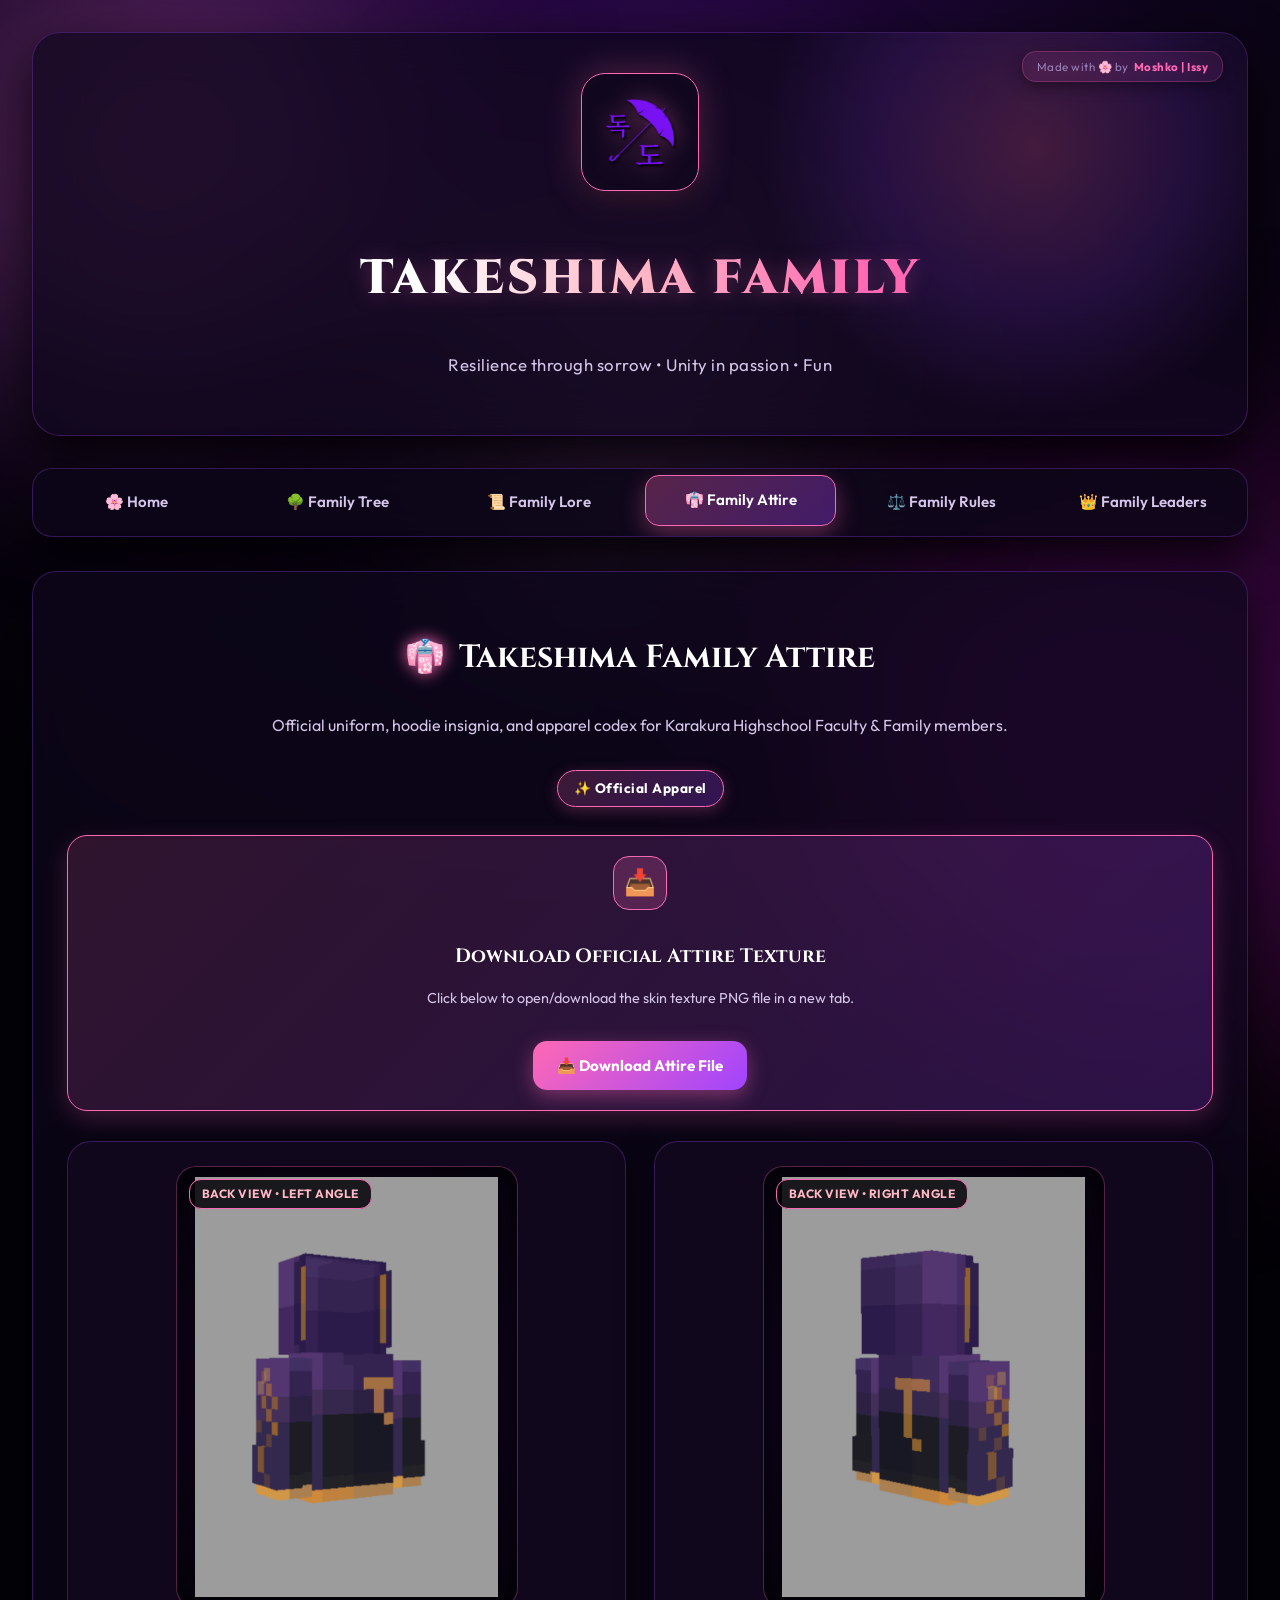
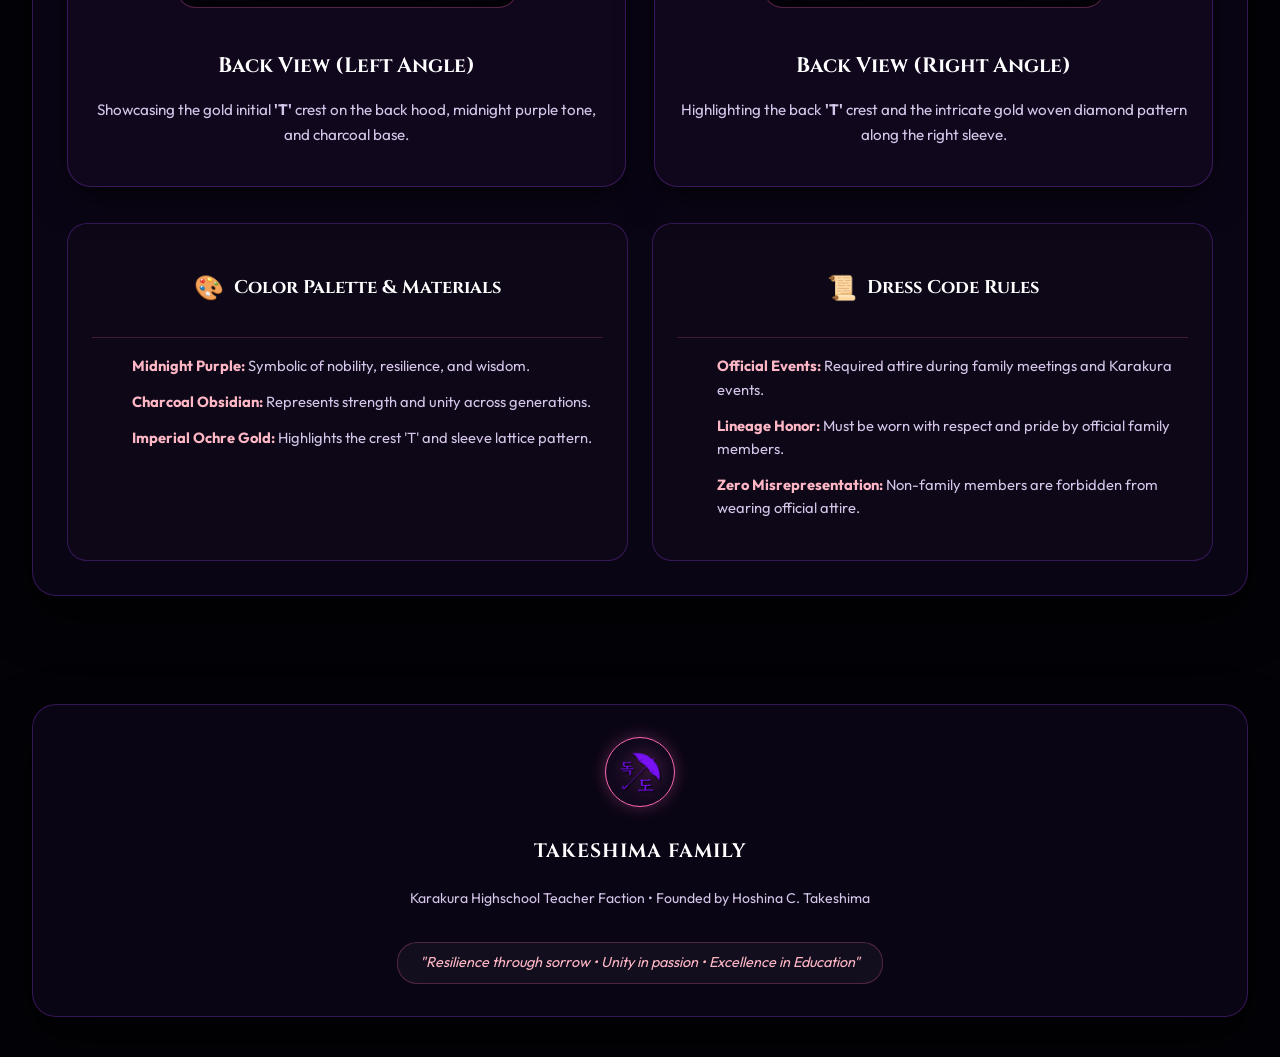
==== commit 395ff19f: "0.1" ====
--- a/attire.html
+++ b/attire.html
@@ -29,7 +29,9 @@
       </div>
 
       <div class="header-main">
-        <div class="family-crest">🌸</div>
+        <div class="family-crest">
+          <img src="assets/logo.png" alt="Takeshima Family Logo" class="family-crest-img">
+        </div>
         <div class="header-titles">
           <h1>TAKESHIMA FAMILY</h1>
           <p>Resilience through sorrow • Unity in passion • Fun</p>
@@ -135,7 +137,9 @@
   <footer class="site-footer">
     <div class="footer-content">
       <div class="footer-brand">
-        <div class="footer-crest">🌸</div>
+        <div class="footer-crest">
+          <img src="assets/logo.png" alt="Takeshima Family Logo" class="family-crest-img">
+        </div>
         <div>
           <h3>TAKESHIMA FAMILY</h3>
           <p>Karakura Highschool Teacher Faction • Founded by Hoshina C. Takeshima</p>
--- a/styles.css
+++ b/styles.css
@@ -280,17 +280,26 @@
 }
 
 .family-crest {
-  width: 84px;
-  height: 84px;
+  width: 96px;
+  height: 96px;
   border-radius: 24px;
-  background: linear-gradient(135deg, var(--accent-blossom), var(--accent-purple));
-  display: flex;
-  align-items: center;
-  justify-content: center;
-  font-size: 2.6rem;
-  box-shadow: 0 10px 30px rgba(255, 105, 180, 0.45);
-  border: 2px solid rgba(255, 255, 255, 0.2);
+  background: rgba(18, 9, 31, 0.85);
+  display: flex;
+  align-items: center;
+  justify-content: center;
+  box-shadow: var(--glass-glow), 0 10px 30px rgba(0, 0, 0, 0.6);
+  border: 1.5px solid var(--accent-pink);
   animation: pulseCrest 3s ease-in-out infinite alternate;
+  padding: 10px;
+  overflow: hidden;
+  backdrop-filter: blur(15px);
+}
+
+.family-crest-img {
+  width: 100%;
+  height: 100%;
+  object-fit: contain;
+  filter: drop-shadow(0 0 12px rgba(255, 105, 180, 0.4));
 }
 
 @keyframes pulseCrest {
@@ -1692,16 +1701,25 @@
 }
 
 .footer-crest {
-  font-size: 2rem;
-  width: 48px;
-  height: 48px;
+  width: 56px;
+  height: 56px;
   border-radius: 50%;
-  background: rgba(255, 105, 180, 0.15);
-  border: 1px solid var(--accent-pink);
+  background: rgba(18, 9, 31, 0.85);
+  border: 1.5px solid var(--accent-pink);
   display: flex;
   align-items: center;
   justify-content: center;
   margin: 0 auto;
+  padding: 6px;
+  overflow: hidden;
+  box-shadow: 0 0 15px rgba(255, 105, 180, 0.3);
+}
+
+.footer-crest .family-crest-img {
+  width: 100%;
+  height: 100%;
+  object-fit: contain;
+  filter: drop-shadow(0 0 8px rgba(255, 105, 180, 0.3));
 }
 
 .footer-brand h3 {
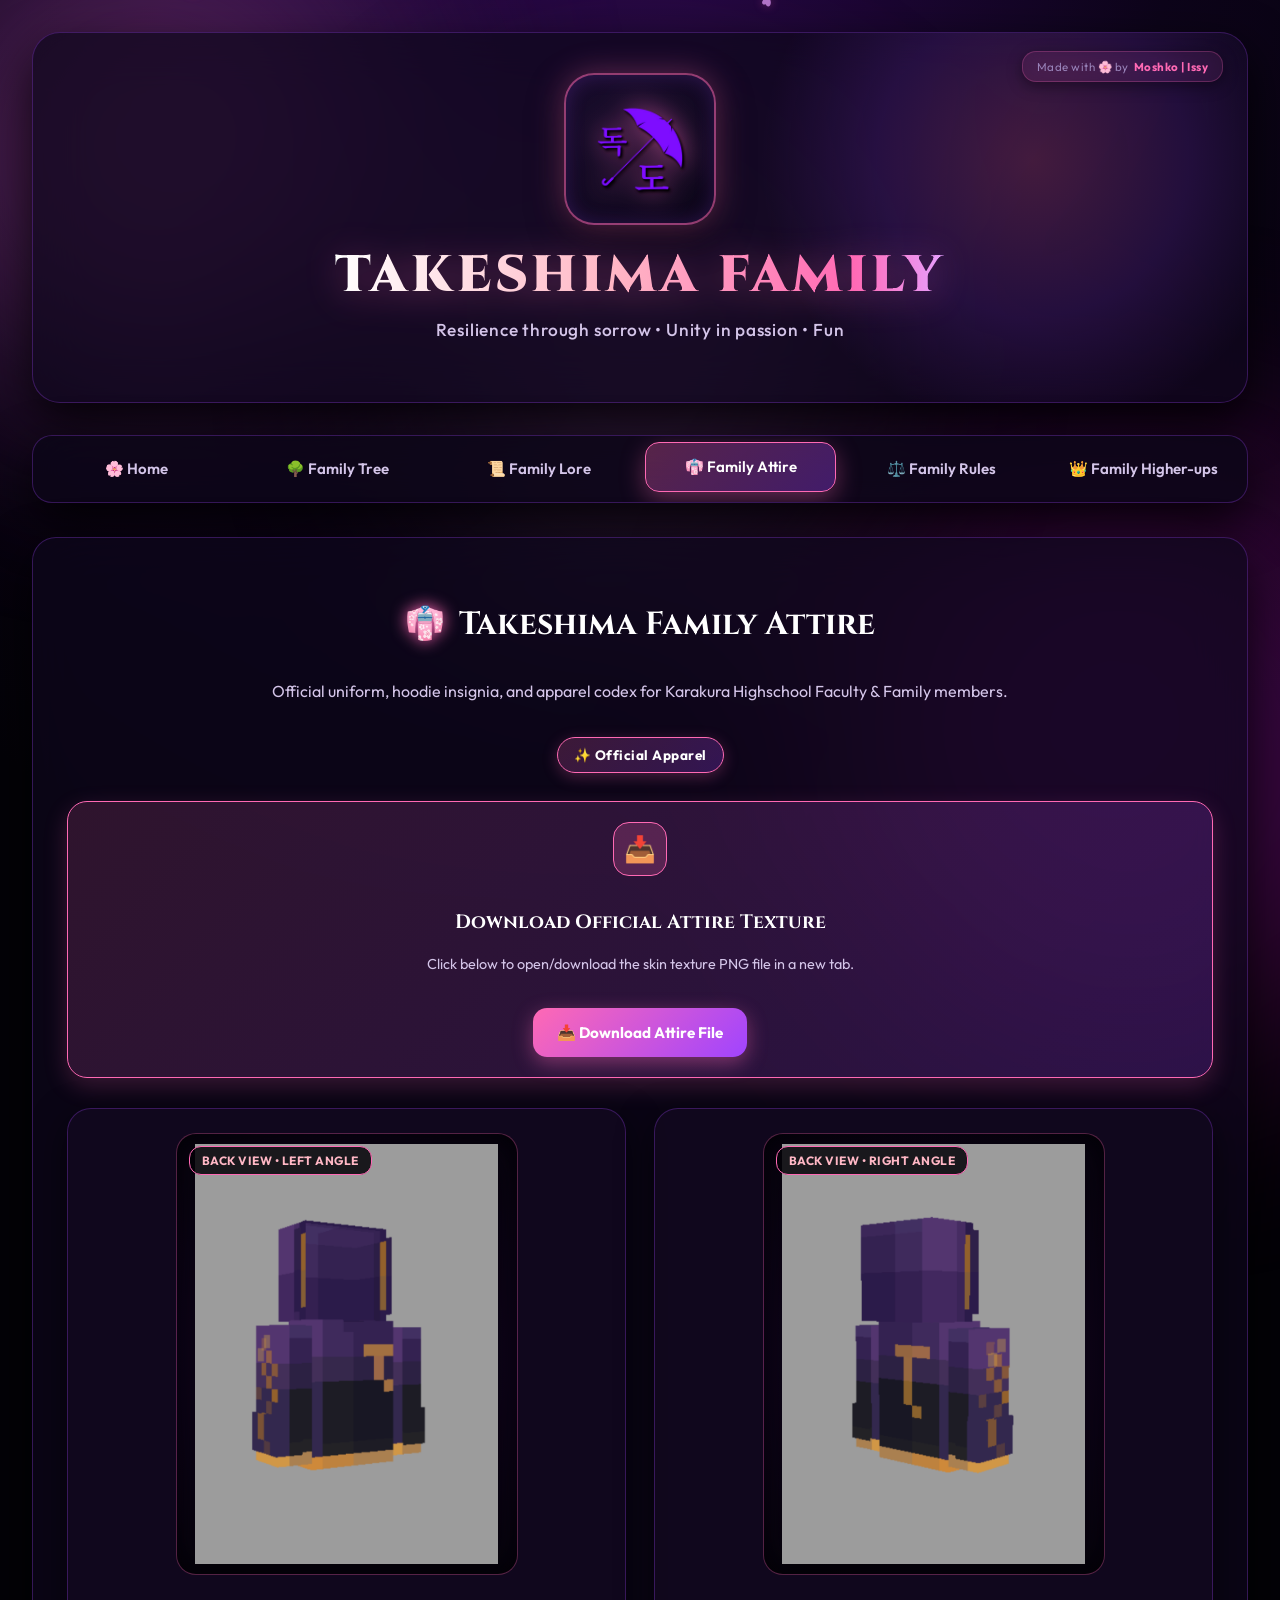
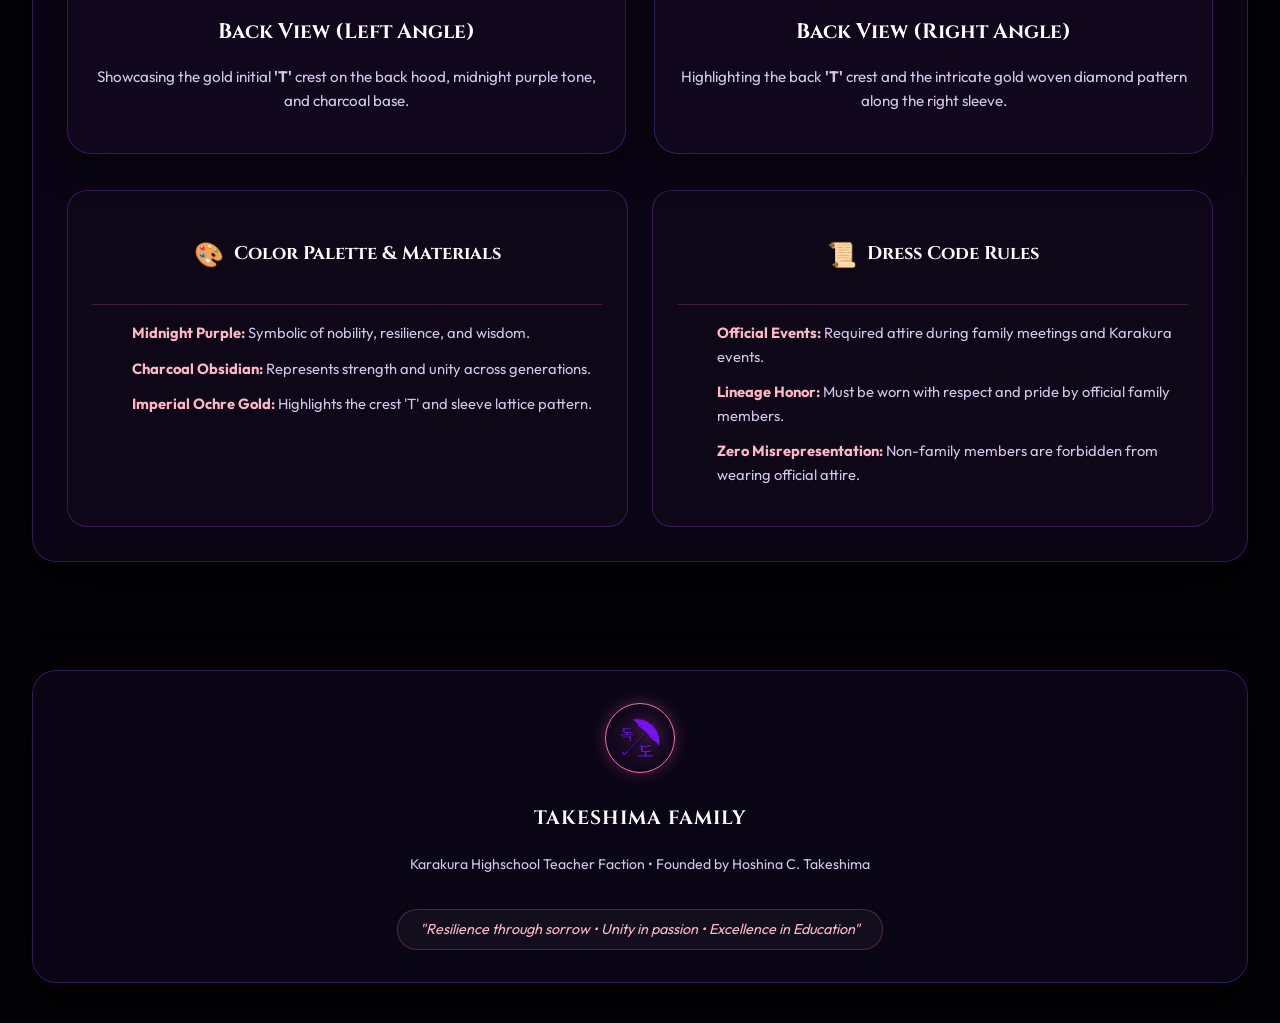
==== commit b4a3d853: "1.1" ====
--- a/attire.html
+++ b/attire.html
@@ -46,7 +46,7 @@
       <a href="lore.html" class="nav-btn">📜 Family Lore</a>
       <a href="attire.html" class="nav-btn active">👘 Family Attire</a>
       <a href="rules.html" class="nav-btn">⚖️ Family Rules</a>
-      <a href="roster.html" class="nav-btn">👑 Family Leaders</a>
+      <a href="roster.html" class="nav-btn">👑 Family Higher-ups</a>
     </nav>
 
     <!-- MAIN PAGE CONTENT: FAMILY ATTIRE -->
--- a/styles.css
+++ b/styles.css
@@ -275,60 +275,86 @@
   align-items: center;
   justify-content: center;
   text-align: center;
-  gap: 16px;
+  gap: 22px;
   width: 100%;
+  position: relative;
+  z-index: 2;
 }
 
 .family-crest {
-  width: 96px;
-  height: 96px;
-  border-radius: 24px;
-  background: rgba(18, 9, 31, 0.85);
-  display: flex;
-  align-items: center;
-  justify-content: center;
-  box-shadow: var(--glass-glow), 0 10px 30px rgba(0, 0, 0, 0.6);
-  border: 1.5px solid var(--accent-pink);
-  animation: pulseCrest 3s ease-in-out infinite alternate;
-  padding: 10px;
+  width: 120px;
+  height: 120px;
+  border-radius: 30px;
+  background: linear-gradient(145deg, rgba(26, 13, 46, 0.95), rgba(12, 6, 24, 0.95));
+  display: flex;
+  align-items: center;
+  justify-content: center;
+  box-shadow: 0 0 30px rgba(255, 105, 180, 0.35), inset 0 0 20px rgba(160, 68, 255, 0.2), 0 12px 35px rgba(0, 0, 0, 0.6);
+  border: 2px solid rgba(255, 105, 180, 0.55);
+  animation: pulseCrest 3.5s ease-in-out infinite alternate;
+  padding: 14px;
   overflow: hidden;
   backdrop-filter: blur(15px);
+  transition: transform 0.3s cubic-bezier(0.4, 0, 0.2, 1), border-color 0.3s ease, box-shadow 0.3s ease;
+}
+
+.family-crest:hover {
+  transform: scale(1.08) translateY(-3px);
+  border-color: var(--accent-pink);
+  box-shadow: 0 0 45px rgba(255, 105, 180, 0.6), inset 0 0 25px rgba(255, 105, 180, 0.3), 0 16px 40px rgba(0, 0, 0, 0.7);
 }
 
 .family-crest-img {
   width: 100%;
   height: 100%;
   object-fit: contain;
-  filter: drop-shadow(0 0 12px rgba(255, 105, 180, 0.4));
+  filter: drop-shadow(0 0 14px rgba(255, 105, 180, 0.65)) brightness(1.05) contrast(1.05);
+  transition: transform 0.4s ease;
+}
+
+.family-crest:hover .family-crest-img {
+  transform: scale(1.06);
+  filter: drop-shadow(0 0 20px rgba(255, 105, 180, 0.85)) brightness(1.1);
 }
 
 @keyframes pulseCrest {
-  0% { transform: scale(1); box-shadow: 0 10px 30px rgba(255, 105, 180, 0.45); }
-  100% { transform: scale(1.05); box-shadow: 0 14px 40px rgba(255, 105, 180, 0.7); }
+  0% {
+    transform: scale(1);
+    box-shadow: 0 0 25px rgba(255, 105, 180, 0.35), inset 0 0 15px rgba(160, 68, 255, 0.2), 0 10px 30px rgba(0, 0, 0, 0.6);
+  }
+  100% {
+    transform: scale(1.04);
+    box-shadow: 0 0 40px rgba(255, 105, 180, 0.6), inset 0 0 25px rgba(160, 68, 255, 0.35), 0 14px 40px rgba(0, 0, 0, 0.7);
+  }
 }
 
 .header-titles {
   text-align: center;
+  position: relative;
+  z-index: 2;
 }
 
 .header-titles h1 {
   font-family: var(--font-header);
-  font-size: 3rem;
+  font-size: 3.2rem;
   font-weight: 900;
-  letter-spacing: 3px;
-  background: linear-gradient(90deg, #ffffff 10%, var(--accent-sakura) 50%, var(--accent-pink) 90%);
+  letter-spacing: 4px;
+  background: linear-gradient(90deg, #ffffff 0%, var(--accent-sakura) 45%, var(--accent-pink) 85%, #e6a0ff 100%);
   -webkit-background-clip: text;
   -webkit-text-fill-color: transparent;
-  filter: drop-shadow(0 2px 10px rgba(255, 105, 180, 0.3));
-  text-align: center;
+  filter: drop-shadow(0 4px 18px rgba(255, 105, 180, 0.4));
+  text-align: center;
+  margin: 0;
+  line-height: 1.15;
 }
 
 .header-titles p {
   color: var(--text-muted);
-  font-size: 1.05rem;
-  margin-top: 6px;
-  letter-spacing: 0.5px;
-  text-align: center;
+  font-size: 1.08rem;
+  margin-top: 10px;
+  letter-spacing: 0.8px;
+  text-align: center;
+  font-weight: 500;
 }
 
 /* Navigation Bar */
@@ -456,6 +482,25 @@
   }
 }
 
+@media (max-width: 768px) {
+  .site-header {
+    padding: 28px 20px;
+  }
+  .family-crest {
+    width: 96px;
+    height: 96px;
+    border-radius: 22px;
+    padding: 10px;
+  }
+  .header-titles h1 {
+    font-size: 2.2rem;
+    letter-spacing: 2px;
+  }
+  .header-titles p {
+    font-size: 0.95rem;
+  }
+}
+
 /* Create Post Box */
 .create-post-card {
   background: rgba(22, 11, 38, 0.85);
@@ -1343,9 +1388,11 @@
   align-items: center;
   justify-content: center;
   text-align: center;
+  margin-top: 24px;
   margin-bottom: 20px;
-  padding-bottom: 12px;
-  border-bottom: 1.5px solid rgba(255, 105, 180, 0.25);
+  padding-top: 24px;
+  border-top: 1.5px solid rgba(255, 105, 180, 0.25);
+  border-bottom: none;
 }
 
 .cat-title-left {
@@ -1557,6 +1604,13 @@
   color: #da70d6;
   border: 1.5px solid #da70d6;
   box-shadow: 0 0 15px rgba(186, 85, 211, 0.25);
+}
+
+.badge-family-staff {
+  background: rgba(138, 43, 226, 0.2);
+  color: #c77dff;
+  border: 1.5px solid #c77dff;
+  box-shadow: 0 0 15px rgba(138, 43, 226, 0.25);
 }
 
 .roster-mid-row {
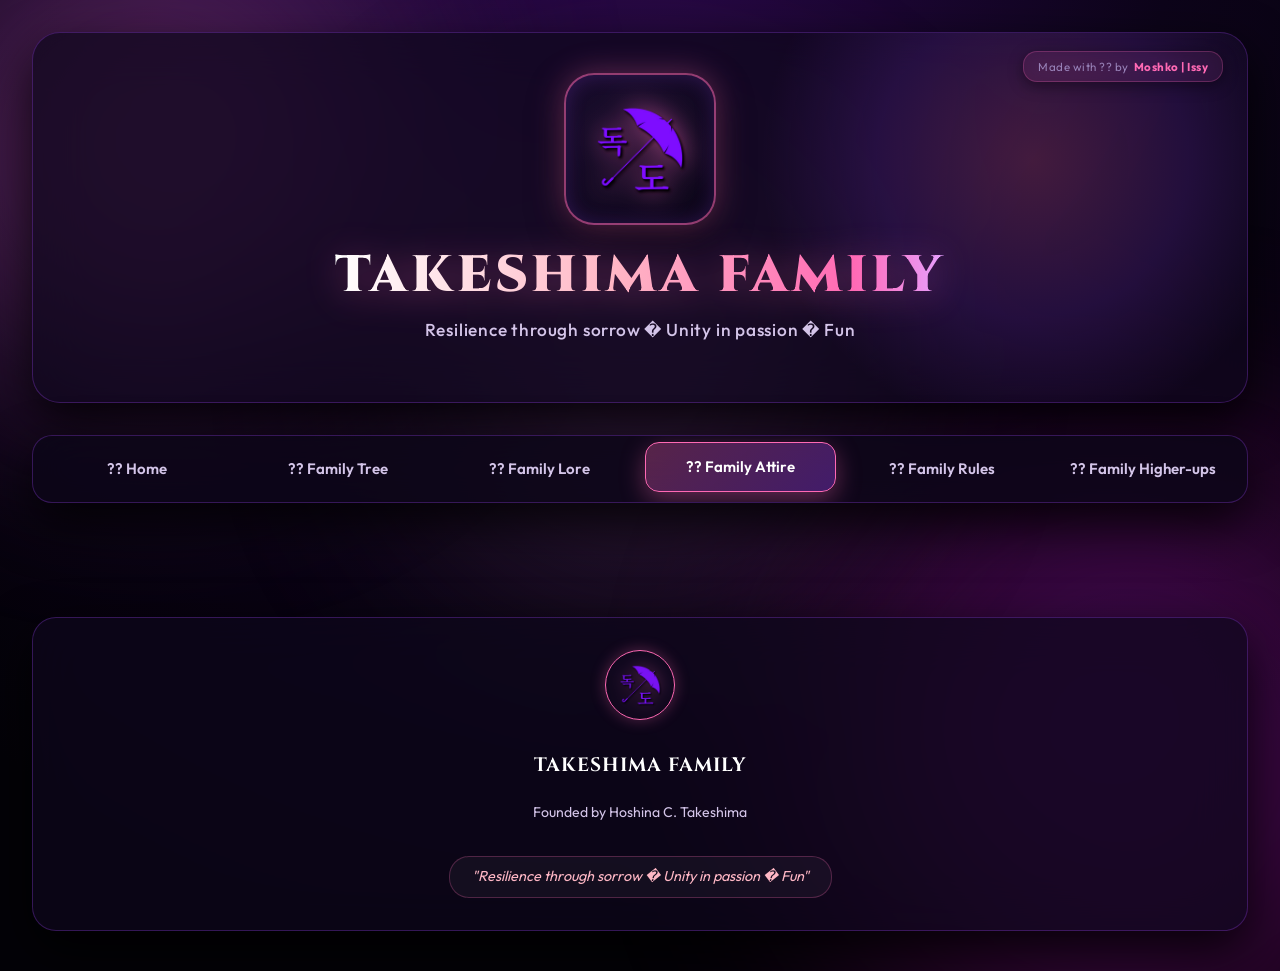
==== commit 11fb0085: "1.2" ====
--- a/attire.html
+++ b/attire.html
@@ -25,7 +25,7 @@
     <header class="site-header">
       <div class="header-glow-bg"></div>
       <div class="top-corner-credits">
-        Made with 🌸 by <strong>Moshko | Issy</strong>
+        Made with ?? by <strong>Moshko | Issy</strong>
       </div>
 
       <div class="header-main">
@@ -34,101 +34,24 @@
         </div>
         <div class="header-titles">
           <h1>TAKESHIMA FAMILY</h1>
-          <p>Resilience through sorrow • Unity in passion • Fun</p>
+          <p>Resilience through sorrow � Unity in passion � Fun</p>
         </div>
       </div>
     </header>
 
     <!-- Navigation Bar -->
     <nav class="main-nav">
-      <a href="index.html" class="nav-btn">🌸 Home</a>
-      <a href="tree.html" class="nav-btn">🌳 Family Tree</a>
-      <a href="lore.html" class="nav-btn">📜 Family Lore</a>
-      <a href="attire.html" class="nav-btn active">👘 Family Attire</a>
-      <a href="rules.html" class="nav-btn">⚖️ Family Rules</a>
-      <a href="roster.html" class="nav-btn">👑 Family Higher-ups</a>
+      <a href="index.html" class="nav-btn">?? Home</a>
+      <a href="tree.html" class="nav-btn">?? Family Tree</a>
+      <a href="lore.html" class="nav-btn">?? Family Lore</a>
+      <a href="attire.html" class="nav-btn active">?? Family Attire</a>
+      <a href="rules.html" class="nav-btn">?? Family Rules</a>
+      <a href="roster.html" class="nav-btn">?? Family Higher-ups</a>
     </nav>
 
     <!-- MAIN PAGE CONTENT: FAMILY ATTIRE -->
-    <main class="page-content">
-      <div class="glass-card">
-        <div class="section-header">
-          <div>
-            <h2 class="section-title"><span class="icon">👘</span> Takeshima Family Attire</h2>
-            <p style="color: var(--text-muted); margin-top: 4px;">Official uniform, hoodie insignia, and apparel codex for Karakura Highschool Faculty & Family members.</p>
-          </div>
-          <span class="attire-official-badge">✨ Official Apparel</span>
-        </div>
-
-        <!-- Download Banner Card -->
-        <div class="attire-download-banner">
-          <div class="download-banner-left">
-            <div class="download-icon-box">📥</div>
-            <div>
-              <h3 class="download-banner-title">Download Official Attire Texture</h3>
-              <p class="download-banner-desc">Click below to open/download the skin texture PNG file in a new tab.</p>
-            </div>
-          </div>
-          <a href="assets/takeshima_attire_skin.png" target="_blank" rel="noopener noreferrer" download="Takeshima_Family_Attire_Skin.png" class="btn-primary" style="text-decoration: none; font-size: 0.95rem; padding: 12px 24px; white-space: nowrap;">
-            <span>📥 Download Attire File</span>
-          </a>
-        </div>
-
-        <!-- Attire Showcase Grid -->
-        <div class="attire-showcase-grid">
-          <!-- Back View (Left Angle) Card -->
-          <div class="attire-card">
-            <div class="attire-image-frame">
-              <img src="assets/attire_front.png" alt="Takeshima Family Hoodie - Back View (Left Angle)" class="attire-img">
-              <div class="attire-overlay-badge">Back View • Left Angle</div>
-            </div>
-            <div class="attire-card-body">
-              <h3 class="attire-card-title">Back View (Left Angle)</h3>
-              <p class="attire-card-desc">Showcasing the gold initial <strong>'T'</strong> crest on the back hood, midnight purple tone, and charcoal base.</p>
-            </div>
-          </div>
-
-          <!-- Back View (Right Angle) Card -->
-          <div class="attire-card">
-            <div class="attire-image-frame">
-              <img src="assets/attire_back.png" alt="Takeshima Family Hoodie - Back View (Right Angle)" class="attire-img">
-              <div class="attire-overlay-badge">Back View • Right Angle</div>
-            </div>
-            <div class="attire-card-body">
-              <h3 class="attire-card-title">Back View (Right Angle)</h3>
-              <p class="attire-card-desc">Highlighting the back <strong>'T'</strong> crest and the intricate gold woven diamond pattern along the right sleeve.</p>
-            </div>
-          </div>
-        </div>
-
-        <!-- Attire Details & Guidelines Grid -->
-        <div class="attire-info-grid" style="margin-top: 36px;">
-          <div class="attire-spec-box">
-            <div class="spec-header">
-              <span class="spec-icon">🎨</span>
-              <h4>Color Palette & Materials</h4>
-            </div>
-            <ul class="attire-spec-list">
-              <li><strong>Midnight Purple:</strong> Symbolic of nobility, resilience, and wisdom.</li>
-              <li><strong>Charcoal Obsidian:</strong> Represents strength and unity across generations.</li>
-              <li><strong>Imperial Ochre Gold:</strong> Highlights the crest 'T' and sleeve lattice pattern.</li>
-            </ul>
-          </div>
-
-          <div class="attire-spec-box">
-            <div class="spec-header">
-              <span class="spec-icon">📜</span>
-              <h4>Dress Code Rules</h4>
-            </div>
-            <ul class="attire-spec-list">
-              <li><strong>Official Events:</strong> Required attire during family meetings and Karakura events.</li>
-              <li><strong>Lineage Honor:</strong> Must be worn with respect and pride by official family members.</li>
-              <li><strong>Zero Misrepresentation:</strong> Non-family members are forbidden from wearing official attire.</li>
-            </ul>
-          </div>
-        </div>
-
-      </div>
+    <main class="page-content" id="attires-container">
+      <!-- Attires will be injected here by app.js -->
     </main>
 
   </div>
@@ -142,11 +65,11 @@
         </div>
         <div>
           <h3>TAKESHIMA FAMILY</h3>
-          <p>Karakura Highschool Teacher Faction • Founded by Hoshina C. Takeshima</p>
+          <p>Founded by Hoshina C. Takeshima</p>
         </div>
       </div>
       <div class="footer-motto-tag">
-        "Resilience through sorrow • Unity in passion • Excellence in Education"
+        "Resilience through sorrow � Unity in passion � Fun"
       </div>
     </div>
   </footer>
--- a/styles.css
+++ b/styles.css
@@ -145,6 +145,12 @@
   max-width: 1320px;
   margin: 0 auto;
   padding: 24px 24px 80px;
+}
+
+/* Standalone subpage content wrapper (lore.html, rules.html, roster.html, etc.) */
+.page-content {
+  display: block;
+  width: 100%;
 }
 
 /* Header Banner */
@@ -419,6 +425,18 @@
   display: block;
   opacity: 1;
   transform: translateY(0);
+  animation: tabFadeIn 0.4s cubic-bezier(0.16, 1, 0.3, 1) forwards;
+}
+
+@keyframes tabFadeIn {
+  from {
+    opacity: 0;
+    transform: translateY(16px);
+  }
+  to {
+    opacity: 1;
+    transform: translateY(0);
+  }
 }
 
 /* Generic Card Styling */
@@ -2019,3 +2037,116 @@
   text-align: center;
 }
 
+
+/* ==========================================
+   ATTIRE GRID & MODAL STYLES
+   ========================================== */
+.attire-grid {
+  display: grid;
+  grid-template-columns: repeat(auto-fill, minmax(280px, 1fr));
+  gap: 24px;
+  margin-top: 24px;
+}
+
+.attire-grid-card {
+  background: var(--bg-surface);
+  border: 1px solid var(--border-color);
+  border-radius: 12px;
+  padding: 16px;
+  cursor: pointer;
+  transition: transform 0.2s, box-shadow 0.2s, border-color 0.2s;
+  display: flex;
+  flex-direction: column;
+  align-items: center;
+  text-align: center;
+}
+
+.attire-grid-card:hover {
+  transform: translateY(-4px);
+  box-shadow: 0 8px 24px rgba(255, 122, 172, 0.15);
+  border-color: rgba(255, 122, 172, 0.4);
+}
+
+.attire-grid-image {
+  width: 100%;
+  max-width: 200px;
+  height: 200px;
+  object-fit: contain;
+  margin-bottom: 16px;
+  border-radius: 8px;
+  background: rgba(0,0,0,0.2);
+  padding: 8px;
+}
+
+.attire-grid-title {
+  font-size: 1.2rem;
+  color: var(--primary-pink);
+  margin-bottom: 8px;
+}
+
+.attire-grid-desc {
+  font-size: 0.9rem;
+  color: var(--text-muted);
+  display: -webkit-box;
+  -webkit-line-clamp: 3;
+  -webkit-box-orient: vertical;
+  overflow: hidden;
+}
+
+.attire-modal-overlay {
+  position: fixed;
+  top: 0;
+  left: 0;
+  width: 100vw;
+  height: 100vh;
+  background: rgba(0, 0, 0, 0.75);
+  backdrop-filter: blur(5px);
+  display: flex;
+  justify-content: center;
+  align-items: center;
+  z-index: 1000;
+  opacity: 0;
+  visibility: hidden;
+  transition: opacity 0.3s ease, visibility 0.3s ease;
+}
+
+.attire-modal-overlay.active {
+  opacity: 1;
+  visibility: visible;
+}
+
+.attire-modal-content {
+  background: var(--bg-body);
+  border: 1px solid var(--border-color);
+  border-radius: 16px;
+  width: 90%;
+  max-width: 900px;
+  max-height: 90vh;
+  overflow-y: auto;
+  padding: 32px;
+  position: relative;
+  box-shadow: 0 10px 40px rgba(0,0,0,0.5);
+  transform: translateY(20px);
+  transition: transform 0.3s ease;
+}
+
+.attire-modal-overlay.active .attire-modal-content {
+  transform: translateY(0);
+}
+
+.attire-modal-close {
+  position: absolute;
+  top: 16px;
+  right: 16px;
+  background: none;
+  border: none;
+  color: var(--text-muted);
+  font-size: 32px;
+  line-height: 1;
+  cursor: pointer;
+  transition: color 0.2s;
+  padding: 0;
+}
+.attire-modal-close:hover {
+  color: var(--primary-pink);
+}
